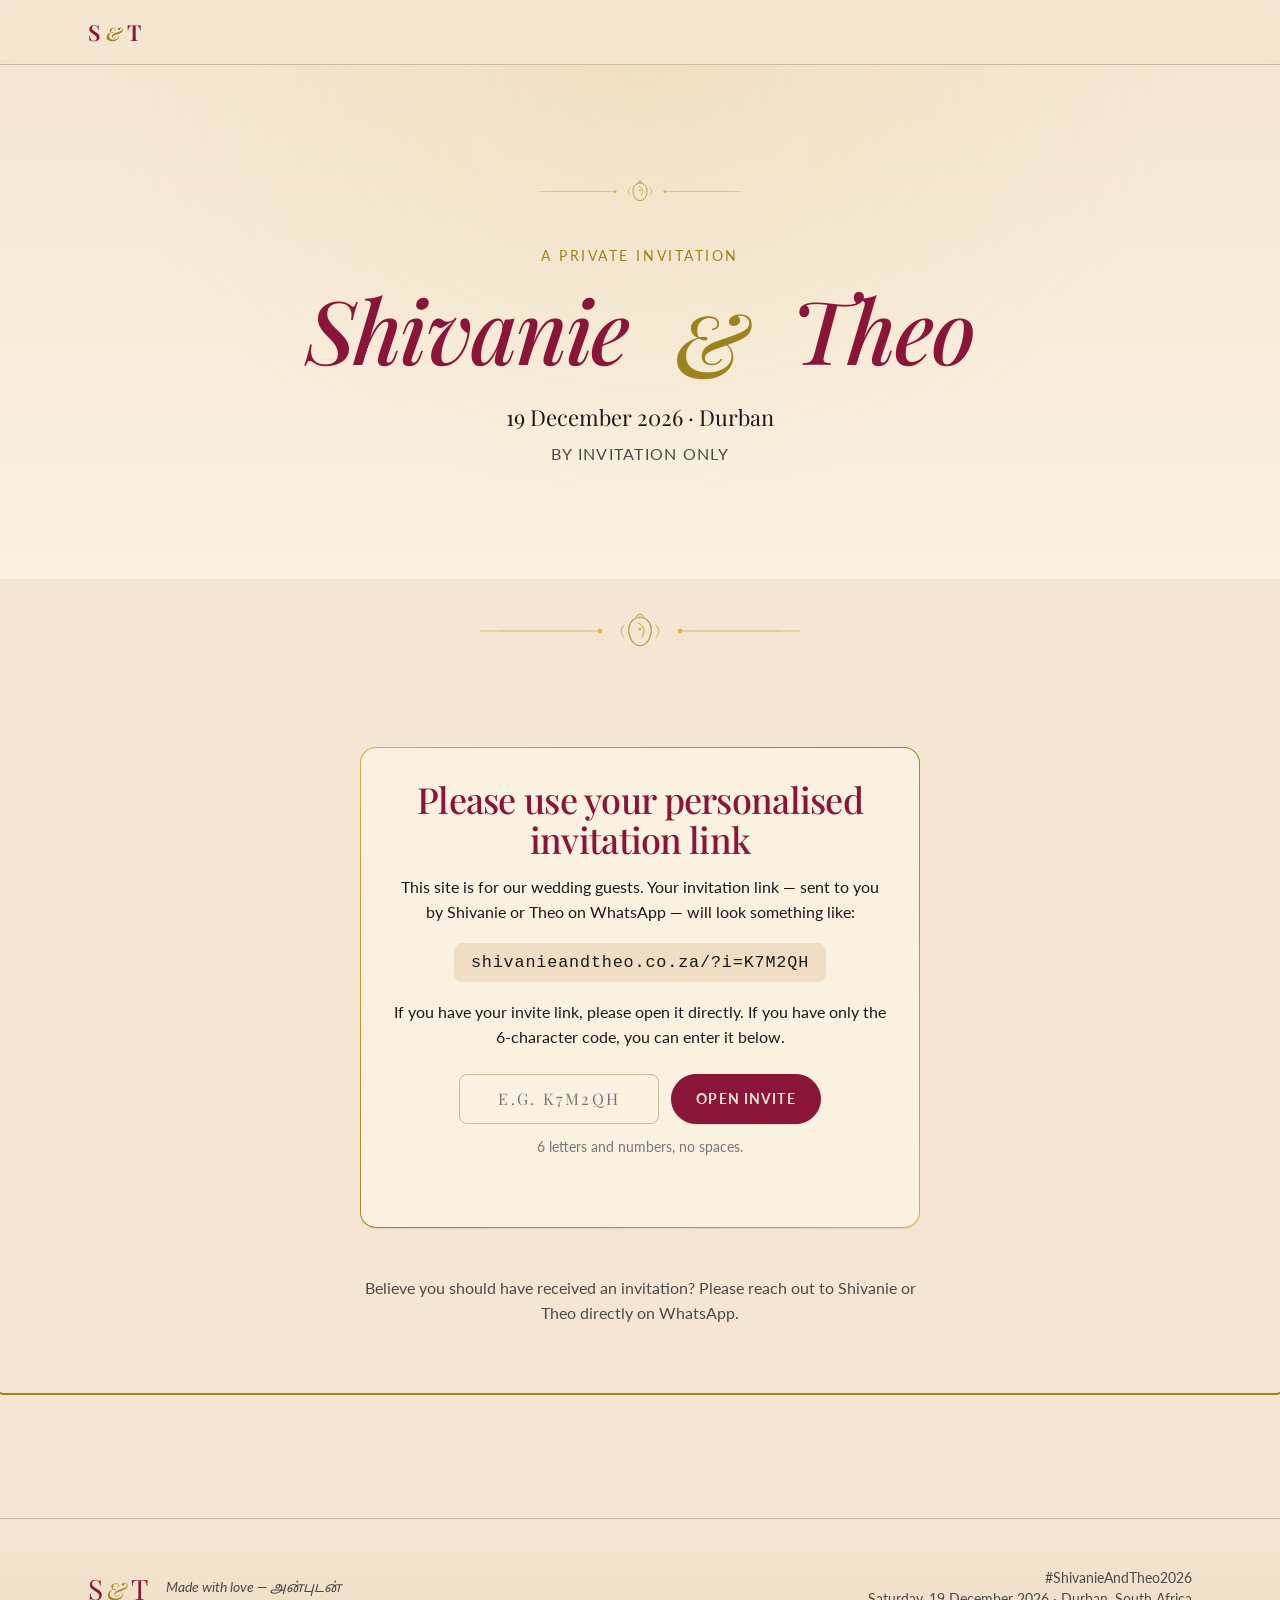
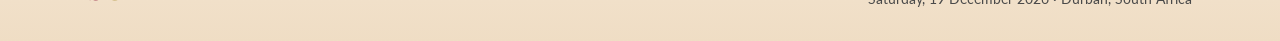
==== index.html @ b6f6d6af "Initial commit: Shivanie & Theo wedding website prototype - SPA shell with hash-based routing (vanil" ====
<!doctype html>
<html lang="en">
<head>
  <meta charset="utf-8">
  <meta name="viewport" content="width=device-width, initial-scale=1, viewport-fit=cover">
  <meta name="robots" content="noindex, nofollow">
  <meta name="theme-color" content="#8B1538">
  <meta name="description" content="Shivanie &amp; Theo&rsquo;s wedding — 17–19 December 2026, Durban &amp; KZN North Coast.">

  <meta property="og:title" content="Shivanie &amp; Theo — 19 December 2026">
  <meta property="og:description" content="A three-day Tamil celebration in Durban and the KZN North Coast.">
  <meta property="og:type" content="website">
  <meta property="og:locale" content="en_ZA">

  <title>Shivanie &amp; Theo — 19 December 2026</title>

  <link rel="icon" href="assets/icons/favicon.svg" type="image/svg+xml">
  <link rel="preconnect" href="https://fonts.googleapis.com">
  <link rel="preconnect" href="https://fonts.gstatic.com" crossorigin>
  <link rel="stylesheet" href="https://fonts.googleapis.com/css2?family=Playfair+Display:ital,wght@0,400;0,500;0,600;0,700;1,400&amp;family=Lato:wght@300;400;700&amp;family=Noto+Sans+Tamil:wght@400;500;700&amp;display=swap">

  <link rel="stylesheet" href="css/tokens.css">
  <link rel="stylesheet" href="css/base.css">
  <link rel="stylesheet" href="css/layout.css">
  <link rel="stylesheet" href="css/components.css">
  <link rel="stylesheet" href="css/motifs.css">
  <link rel="stylesheet" href="css/views.css">
  <link rel="stylesheet" href="css/print.css" media="print">
</head>
<body>
  <a href="#main" class="skip-link">Skip to content</a>

  <header class="site-header" data-role="header">
    <div class="container site-header__inner">
      <a href="#/" class="site-header__brand" aria-label="Shivanie and Theo — home">
        <span class="site-header__monogram" aria-hidden="true">S<span class="site-header__amp">&amp;</span>T</span>
      </a>
      <button class="site-header__nav-toggle" type="button" aria-controls="primary-nav" aria-expanded="false">
        <span class="visually-hidden">Menu</span>
        <span class="site-header__nav-toggle-bar" aria-hidden="true"></span>
        <span class="site-header__nav-toggle-bar" aria-hidden="true"></span>
        <span class="site-header__nav-toggle-bar" aria-hidden="true"></span>
      </button>
      <nav class="site-nav" id="primary-nav" aria-label="Primary">
        <ul class="site-nav__list">
          <li><a href="#/" data-route="/">Home</a></li>
          <li><a href="#/story" data-route="/story">Our Story</a></li>
          <li><a href="#/celebration" data-route="/celebration">Celebration</a></li>
          <li><a href="#/culture" data-route="/culture">Culture</a></li>
          <li><a href="#/travel" data-route="/travel">Travel</a></li>
          <li><a href="#/faq" data-route="/faq">FAQ</a></li>
          <li><a href="#/rsvp" class="btn btn--gold btn--sm" data-route="/rsvp">RSVP</a></li>
        </ul>
      </nav>
    </div>
  </header>

  <div id="welcome-banner" class="welcome-banner" hidden>
    <div class="container welcome-banner__inner">
      <span class="welcome-banner__greeting">Vanakkam,</span>
      <strong class="welcome-banner__name" data-bind="party_name">friend</strong>
      <a href="#/rsvp" class="welcome-banner__cta">Open your invitation &rsaquo;</a>
    </div>
  </div>

  <main id="main" class="site-main" data-role="main" tabindex="-1">
    <div id="view" class="view" aria-live="polite"></div>
  </main>

  <footer class="site-footer" data-role="footer">
    <div class="container site-footer__inner">
      <div class="site-footer__brand">
        <span class="site-footer__monogram" aria-hidden="true">S<span>&amp;</span>T</span>
        <p class="site-footer__tagline">Made with love &mdash; <span lang="ta">அன்புடன்</span></p>
      </div>
      <div class="site-footer__meta">
        <p>#ShivanieAndTheo2026</p>
        <p><small>Saturday, 19 December 2026 &middot; Durban, South Africa</small></p>
      </div>
    </div>
  </footer>

  <template id="tpl-event-card">
    <article class="event-card">
      <div class="event-card__motif" aria-hidden="true"></div>
      <p class="event-card__day"></p>
      <h3 class="event-card__title"></h3>
      <p class="event-card__date"></p>
      <p class="event-card__venue"></p>
      <p class="event-card__blurb"></p>
      <a class="event-card__link" href="#">Read more &rsaquo;</a>
    </article>
  </template>

  <script type="module" src="js/app.js"></script>
</body>
</html>
---- css/tokens.css ----
/* Design tokens — Shivanie & Theo wedding website
   Traditional Tamil temple-inspired palette.
   Gold is decorative only (fails contrast on cream); body text is charcoal on cream. */

:root {
  /* ---- Brand colour ---- */
  --c-red:           #8B1538;   /* Kanjivaram deep red — primary brand */
  --c-red-dark:      #6B0F2A;
  --c-red-light:     #B83A5C;
  --c-gold:          #D4AF37;   /* Zari gold — DECORATIVE ONLY */
  --c-gold-dark:     #9E821C;
  --c-gold-light:    #E6C765;
  --c-cream:         #F5E6D3;   /* Silk cream — page background */
  --c-cream-soft:    #FAF1E1;   /* Cards / panels */
  --c-cream-warm:    #EFDDC4;   /* Subtle alt */
  --c-peacock:       #1B4965;   /* Peacock blue — accent links, secondary CTAs */
  --c-peacock-dark:  #11324A;
  --c-forest:        #2D5016;   /* Mango leaf green — sparingly */
  --c-saffron:       #F4A460;   /* Saffron — highlight only */

  /* ---- Functional colour ---- */
  --c-ink:           #1A1A1A;   /* Body text */
  --c-ink-soft:      #4A4A4A;   /* Secondary text */
  --c-ink-muted:     #767676;   /* Tertiary, captions */
  --c-line:          #C9B89A;   /* Subtle dividers on cream */
  --c-line-strong:   #8C7853;   /* Stronger dividers */
  --c-error:         #A12A2A;
  --c-success:       #2D5016;
  --c-focus:         var(--c-gold-dark);  /* High contrast on cream */

  /* ---- Typography ---- */
  --ff-serif:        "Playfair Display", "Garamond", "Georgia", serif;
  --ff-sans:         "Lato", -apple-system, BlinkMacSystemFont, "Segoe UI", system-ui, sans-serif;
  --ff-tamil:        "Noto Sans Tamil", "Nirmala UI", "Latha", "Lato", sans-serif;

  --fs-100: 0.75rem;    /* 12 */
  --fs-200: 0.875rem;   /* 14 */
  --fs-300: 1rem;       /* 16 — body default */
  --fs-400: 1.125rem;   /* 18 */
  --fs-500: 1.375rem;   /* 22 */
  --fs-600: 1.75rem;    /* 28 */
  --fs-700: 2.25rem;    /* 36 */
  --fs-800: 3rem;       /* 48 */
  --fs-900: 4.25rem;    /* 68 */
  --fs-hero: clamp(2.75rem, 7vw + 1rem, 5.5rem);

  --lh-tight:  1.1;
  --lh-snug:   1.25;
  --lh-base:   1.55;
  --lh-loose:  1.75;

  --ls-tight:  -0.02em;
  --ls-base:   0;
  --ls-wide:   0.08em;
  --ls-wider:  0.18em;

  /* ---- Spacing scale (8pt) ---- */
  --sp-0:  0;
  --sp-1:  0.25rem;
  --sp-2:  0.5rem;
  --sp-3:  0.75rem;
  --sp-4:  1rem;
  --sp-5:  1.5rem;
  --sp-6:  2rem;
  --sp-7:  3rem;
  --sp-8:  4rem;
  --sp-9:  6rem;
  --sp-10: 8rem;

  /* ---- Radii ---- */
  --r-sm: 4px;
  --r-md: 8px;
  --r-lg: 16px;
  --r-pill: 999px;

  /* ---- Shadows (soft, never harsh on cream) ---- */
  --sh-1: 0 1px 2px rgba(74, 50, 26, 0.06), 0 1px 1px rgba(74, 50, 26, 0.04);
  --sh-2: 0 4px 12px rgba(74, 50, 26, 0.08), 0 2px 4px rgba(74, 50, 26, 0.04);
  --sh-3: 0 12px 32px rgba(74, 50, 26, 0.12), 0 4px 8px rgba(74, 50, 26, 0.06);

  /* ---- Layout ---- */
  --container-max: 72rem;
  --container-narrow: 44rem;
  --container-text:  38rem;

  /* ---- Motion ---- */
  --ease-out: cubic-bezier(0.16, 1, 0.3, 1);
  --t-fast: 120ms;
  --t-med: 240ms;
  --t-slow: 480ms;
}

@media (prefers-reduced-motion: reduce) {
  *, *::before, *::after {
    animation-duration: 0.01ms !important;
    animation-iteration-count: 1 !important;
    transition-duration: 0.01ms !important;
    scroll-behavior: auto !important;
  }
}
---- css/base.css ----
/* Reset + base typography */

*, *::before, *::after { box-sizing: border-box; }

html {
  -webkit-text-size-adjust: 100%;
  -moz-tab-size: 4;
  tab-size: 4;
  scroll-behavior: smooth;
}

body {
  margin: 0;
  font-family: var(--ff-sans);
  font-size: var(--fs-300);
  line-height: var(--lh-base);
  color: var(--c-ink);
  background: var(--c-cream);
  -webkit-font-smoothing: antialiased;
  -moz-osx-font-smoothing: grayscale;
  min-height: 100vh;
  display: flex;
  flex-direction: column;
}

main { flex: 1; }

img, svg, video {
  display: block;
  max-width: 100%;
  height: auto;
}

button, input, select, textarea {
  font: inherit;
  color: inherit;
}

button { cursor: pointer; }

a {
  color: var(--c-red);
  text-decoration: underline;
  text-decoration-thickness: 1px;
  text-underline-offset: 3px;
  text-decoration-color: var(--c-gold-dark);
  transition: color var(--t-fast) var(--ease-out);
}
a:hover { color: var(--c-red-dark); text-decoration-color: var(--c-red); }

h1, h2, h3, h4, h5 {
  font-family: var(--ff-serif);
  font-weight: 500;
  line-height: var(--lh-tight);
  letter-spacing: var(--ls-tight);
  margin: 0 0 var(--sp-4);
  color: var(--c-ink);
}
h1 { font-size: var(--fs-800); }
h2 { font-size: var(--fs-700); }
h3 { font-size: var(--fs-600); }
h4 { font-size: var(--fs-500); }
h5 { font-size: var(--fs-400); }

p { margin: 0 0 var(--sp-4); }
p:last-child { margin-bottom: 0; }

ul, ol { padding-left: 1.4em; margin: 0 0 var(--sp-4); }
li { margin-bottom: var(--sp-2); }

em, i { font-style: italic; }
strong, b { font-weight: 700; }

small { font-size: var(--fs-200); color: var(--c-ink-soft); }

hr {
  border: 0;
  border-top: 1px solid var(--c-line);
  margin: var(--sp-7) 0;
}

blockquote {
  margin: var(--sp-5) 0;
  padding: var(--sp-4) var(--sp-5);
  border-left: 3px solid var(--c-gold);
  font-style: italic;
  color: var(--c-ink-soft);
  background: var(--c-cream-soft);
  border-radius: 0 var(--r-md) var(--r-md) 0;
}

[lang="ta"] {
  font-family: var(--ff-tamil);
  font-feature-settings: "kern";
}

/* Focus — gold ring on cream is decorative but ALSO meets a11y because it pairs with an outline-offset that gives clear contrast against the background colour */
:focus { outline: none; }
:focus-visible {
  outline: 2px solid var(--c-gold-dark);
  outline-offset: 3px;
  border-radius: var(--r-sm);
}

/* Visually hidden utility */
.visually-hidden, .sr-only {
  position: absolute !important;
  width: 1px; height: 1px;
  padding: 0; margin: -1px;
  overflow: hidden;
  clip: rect(0,0,0,0);
  white-space: nowrap;
  border: 0;
}

/* Skip link */
.skip-link {
  position: absolute;
  top: -100px;
  left: var(--sp-4);
  background: var(--c-ink);
  color: var(--c-cream);
  padding: var(--sp-2) var(--sp-4);
  border-radius: var(--r-md);
  text-decoration: none;
  z-index: 100;
}
.skip-link:focus { top: var(--sp-4); }

/* Selection */
::selection { background: var(--c-gold); color: var(--c-ink); }
---- css/layout.css ----
/* Layout: container, header, footer, grid utilities */

.container {
  width: 100%;
  max-width: var(--container-max);
  margin: 0 auto;
  padding: 0 var(--sp-5);
}
.container--narrow { max-width: var(--container-narrow); }
.container--text   { max-width: var(--container-text); }

.stack > * + * { margin-top: var(--sp-4); }
.stack-sm > * + * { margin-top: var(--sp-2); }
.stack-lg > * + * { margin-top: var(--sp-6); }
.stack-xl > * + * { margin-top: var(--sp-8); }

.grid { display: grid; gap: var(--sp-5); }
.grid--3 { grid-template-columns: repeat(auto-fit, minmax(18rem, 1fr)); }
.grid--2 { grid-template-columns: repeat(auto-fit, minmax(20rem, 1fr)); }

.center-text { text-align: center; }

/* -------- Header -------- */
.site-header {
  position: sticky;
  top: 0;
  z-index: 50;
  background: rgba(245, 230, 211, 0.92);
  backdrop-filter: saturate(150%) blur(10px);
  -webkit-backdrop-filter: saturate(150%) blur(10px);
  border-bottom: 1px solid var(--c-line);
}
.site-header__inner {
  display: flex;
  align-items: center;
  justify-content: space-between;
  min-height: 64px;
  gap: var(--sp-4);
}
.site-header__brand {
  text-decoration: none;
  display: inline-flex;
  align-items: center;
  color: var(--c-red);
  font-family: var(--ff-serif);
  font-weight: 600;
}
.site-header__monogram {
  display: inline-flex;
  align-items: baseline;
  gap: 2px;
  font-size: var(--fs-500);
  letter-spacing: var(--ls-wide);
}
.site-header__amp {
  color: var(--c-gold-dark);
  font-style: italic;
  font-size: 0.85em;
  margin: 0 1px;
}

.site-nav__list {
  list-style: none;
  margin: 0; padding: 0;
  display: flex;
  align-items: center;
  gap: var(--sp-5);
}
.site-nav a {
  text-decoration: none;
  color: var(--c-ink);
  font-size: var(--fs-200);
  letter-spacing: var(--ls-wide);
  text-transform: uppercase;
  padding: var(--sp-2) 0;
  border-bottom: 2px solid transparent;
  transition: border-color var(--t-fast) var(--ease-out), color var(--t-fast) var(--ease-out);
}
.site-nav a:hover,
.site-nav a[aria-current="page"] {
  color: var(--c-red);
  border-bottom-color: var(--c-gold);
}
.site-nav a.btn { border-bottom: 0; }

.site-header__nav-toggle {
  display: none;
  background: none;
  border: 0;
  padding: var(--sp-2);
  width: 44px; height: 44px;
  flex-direction: column;
  justify-content: center;
  align-items: center;
  gap: 5px;
}
.site-header__nav-toggle-bar {
  display: block;
  width: 24px; height: 2px;
  background: var(--c-ink);
  border-radius: 1px;
  transition: transform var(--t-med) var(--ease-out), opacity var(--t-fast) var(--ease-out);
}
.site-header__nav-toggle[aria-expanded="true"] .site-header__nav-toggle-bar:nth-child(1) { transform: translateY(7px) rotate(45deg); }
.site-header__nav-toggle[aria-expanded="true"] .site-header__nav-toggle-bar:nth-child(2) { opacity: 0; }
.site-header__nav-toggle[aria-expanded="true"] .site-header__nav-toggle-bar:nth-child(3) { transform: translateY(-7px) rotate(-45deg); }

@media (max-width: 820px) {
  .site-header__nav-toggle { display: flex; }
  .site-nav {
    position: absolute;
    top: 100%; left: 0; right: 0;
    background: var(--c-cream);
    border-bottom: 1px solid var(--c-line);
    box-shadow: var(--sh-2);
    max-height: 0;
    overflow: hidden;
    transition: max-height var(--t-med) var(--ease-out);
  }
  .site-nav[data-open="true"] { max-height: 80vh; }
  .site-nav__list {
    flex-direction: column;
    align-items: stretch;
    padding: var(--sp-4) var(--sp-5);
    gap: 0;
  }
  .site-nav__list li {
    border-bottom: 1px dashed var(--c-line);
    margin: 0;
  }
  .site-nav__list li:last-child { border-bottom: 0; padding-top: var(--sp-4); }
  .site-nav a {
    display: block;
    padding: var(--sp-4) 0;
    border-bottom: 0;
  }
  .site-nav a.btn {
    display: inline-flex;
    margin: 0 auto;
    padding: var(--sp-3) var(--sp-6);
  }
}

/* Welcome banner (personalised) */
.welcome-banner {
  background: linear-gradient(180deg, var(--c-red) 0%, var(--c-red-dark) 100%);
  color: var(--c-cream);
  font-size: var(--fs-200);
}
.welcome-banner__inner {
  display: flex;
  align-items: center;
  justify-content: center;
  gap: var(--sp-3);
  padding: var(--sp-3) var(--sp-5);
  flex-wrap: wrap;
}
.welcome-banner__greeting {
  font-family: var(--ff-serif);
  font-style: italic;
  font-size: var(--fs-300);
}
.welcome-banner__name {
  color: var(--c-gold-light);
  letter-spacing: var(--ls-wide);
}
.welcome-banner__cta {
  color: var(--c-cream);
  text-decoration: underline;
  text-decoration-color: var(--c-gold);
}
.welcome-banner__cta:hover { color: var(--c-gold-light); }

/* -------- Footer -------- */
.site-footer {
  margin-top: var(--sp-10);
  background: linear-gradient(180deg, var(--c-cream) 0%, var(--c-cream-warm) 100%);
  border-top: 1px solid var(--c-line);
  padding: var(--sp-7) 0 var(--sp-6);
  color: var(--c-ink-soft);
}
.site-footer__inner {
  display: flex;
  align-items: center;
  justify-content: space-between;
  gap: var(--sp-5);
  flex-wrap: wrap;
}
.site-footer__brand { display: flex; align-items: center; gap: var(--sp-4); }
.site-footer__monogram {
  font-family: var(--ff-serif);
  font-size: var(--fs-600);
  color: var(--c-red);
  letter-spacing: var(--ls-wide);
}
.site-footer__monogram span { color: var(--c-gold-dark); font-style: italic; font-size: 0.85em; margin: 0 2px; }
.site-footer__tagline { margin: 0; font-style: italic; font-size: var(--fs-200); }
.site-footer__meta { text-align: right; font-size: var(--fs-200); }
.site-footer__meta p { margin: 0; }
@media (max-width: 600px) {
  .site-footer__inner { flex-direction: column; text-align: center; }
  .site-footer__meta { text-align: center; }
}

/* Page section spacing */
.section {
  padding: var(--sp-8) 0;
}
.section--lg { padding: var(--sp-10) 0; }
.section--sm { padding: var(--sp-6) 0; }

.section__title {
  text-align: center;
  margin-bottom: var(--sp-2);
}
.section__eyebrow {
  display: block;
  text-align: center;
  font-family: var(--ff-sans);
  font-size: var(--fs-200);
  letter-spacing: var(--ls-wider);
  text-transform: uppercase;
  color: var(--c-gold-dark);
  margin-bottom: var(--sp-3);
}
.section__lead {
  max-width: var(--container-text);
  margin: 0 auto var(--sp-6);
  text-align: center;
  font-size: var(--fs-400);
  color: var(--c-ink-soft);
}

.view { animation: fadeIn 300ms var(--ease-out); }
@keyframes fadeIn { from { opacity: 0; transform: translateY(6px);} to { opacity: 1; transform: none;} }
---- css/components.css ----
/* Buttons, cards, badges, forms */

/* -------- Buttons -------- */
.btn {
  --btn-bg: var(--c-red);
  --btn-fg: var(--c-cream);
  --btn-bd: var(--c-red);
  display: inline-flex;
  align-items: center;
  justify-content: center;
  gap: var(--sp-2);
  padding: var(--sp-3) var(--sp-5);
  background: var(--btn-bg);
  color: var(--btn-fg);
  border: 1px solid var(--btn-bd);
  border-radius: var(--r-pill);
  font-family: var(--ff-sans);
  font-size: var(--fs-200);
  font-weight: 700;
  letter-spacing: var(--ls-wide);
  text-transform: uppercase;
  text-decoration: none;
  cursor: pointer;
  transition: transform var(--t-fast) var(--ease-out), background var(--t-fast) var(--ease-out), color var(--t-fast) var(--ease-out), box-shadow var(--t-fast) var(--ease-out);
  box-shadow: var(--sh-1);
  min-height: 44px;
}
.btn:hover {
  --btn-bg: var(--c-red-dark);
  transform: translateY(-1px);
  box-shadow: var(--sh-2);
}
.btn:active { transform: translateY(0); box-shadow: var(--sh-1); }
.btn:disabled { opacity: 0.5; cursor: not-allowed; transform: none; }

.btn--gold {
  --btn-bg: var(--c-gold-dark);   /* darker variant for AA contrast on cream BG context */
  --btn-fg: var(--c-cream);
  --btn-bd: var(--c-gold-dark);
}
.btn--gold:hover {
  --btn-bg: #7B6516;
}

.btn--outline {
  --btn-bg: transparent;
  --btn-fg: var(--c-red);
  --btn-bd: var(--c-red);
  box-shadow: none;
}
.btn--outline:hover {
  --btn-bg: var(--c-red);
  --btn-fg: var(--c-cream);
}

.btn--ghost {
  --btn-bg: transparent;
  --btn-fg: var(--c-ink);
  --btn-bd: transparent;
  box-shadow: none;
  text-transform: none;
  letter-spacing: 0;
}
.btn--ghost:hover {
  --btn-bg: var(--c-cream-warm);
}

.btn--lg { padding: var(--sp-4) var(--sp-7); font-size: var(--fs-300); }
.btn--sm { padding: var(--sp-2) var(--sp-4); font-size: var(--fs-100); min-height: 36px; }
.btn--block { display: flex; width: 100%; }

/* -------- Badges -------- */
.badge {
  display: inline-flex;
  align-items: center;
  gap: var(--sp-1);
  padding: 2px var(--sp-3);
  font-size: var(--fs-100);
  font-weight: 700;
  text-transform: uppercase;
  letter-spacing: var(--ls-wide);
  border-radius: var(--r-pill);
  background: var(--c-cream-warm);
  color: var(--c-ink-soft);
  border: 1px solid var(--c-line);
}
.badge--invited {
  background: var(--c-gold-light);
  color: var(--c-ink);
  border-color: var(--c-gold-dark);
}
.badge--ok      { background: #DCEAD0; color: var(--c-forest); border-color: var(--c-forest); }
.badge--warn    { background: #F4D8A0; color: #6B4500;        border-color: #B58F3A; }
.badge--err     { background: #F3D2D2; color: var(--c-error); border-color: var(--c-error); }

/* -------- Cards -------- */
.card {
  background: var(--c-cream-soft);
  border: 1px solid var(--c-line);
  border-radius: var(--r-lg);
  padding: var(--sp-6);
  box-shadow: var(--sh-1);
  position: relative;
}
.card--ornate {
  background:
    linear-gradient(var(--c-cream-soft), var(--c-cream-soft)) padding-box,
    linear-gradient(135deg, var(--c-gold) 0%, var(--c-gold-dark) 50%, var(--c-gold) 100%) border-box;
  border: 1.5px solid transparent;
}

/* Event card (used on home + celebration) */
.event-card {
  background: var(--c-cream-soft);
  border-radius: var(--r-lg);
  padding: var(--sp-6);
  position: relative;
  overflow: hidden;
  display: flex;
  flex-direction: column;
  transition: transform var(--t-med) var(--ease-out), box-shadow var(--t-med) var(--ease-out);
  border: 1px solid var(--c-line);
}
.event-card:hover { transform: translateY(-4px); box-shadow: var(--sh-2); }
.event-card__motif {
  position: absolute;
  top: -8px; right: -8px;
  width: 80px; height: 80px;
  background: url('../assets/motifs/kolam-corner.svg') no-repeat center / contain;
  opacity: 0.35;
  pointer-events: none;
}
.event-card__day {
  font-family: var(--ff-sans);
  font-size: var(--fs-100);
  letter-spacing: var(--ls-wider);
  text-transform: uppercase;
  color: var(--c-gold-dark);
  margin: 0 0 var(--sp-2);
  font-weight: 700;
}
.event-card__title {
  font-family: var(--ff-serif);
  font-size: var(--fs-600);
  color: var(--c-red);
  margin: 0 0 var(--sp-2);
  letter-spacing: var(--ls-tight);
}
.event-card__date {
  font-weight: 700;
  margin: 0 0 var(--sp-1);
}
.event-card__venue {
  color: var(--c-ink-soft);
  margin: 0 0 var(--sp-4);
}
.event-card__blurb { flex: 1; margin: 0 0 var(--sp-5); color: var(--c-ink-soft); }
.event-card__link {
  font-family: var(--ff-sans);
  font-size: var(--fs-200);
  letter-spacing: var(--ls-wide);
  text-transform: uppercase;
  color: var(--c-red);
  font-weight: 700;
  text-decoration: none;
  align-self: flex-start;
  border-bottom: 2px solid var(--c-gold);
  padding-bottom: 2px;
}
.event-card__link:hover { color: var(--c-red-dark); border-bottom-color: var(--c-red); }

/* -------- Form controls -------- */
.field { display: flex; flex-direction: column; gap: var(--sp-2); margin-bottom: var(--sp-5); }
.field__label {
  font-family: var(--ff-sans);
  font-size: var(--fs-200);
  font-weight: 700;
  letter-spacing: var(--ls-wide);
  text-transform: uppercase;
  color: var(--c-ink-soft);
}
.field__hint { font-size: var(--fs-200); color: var(--c-ink-muted); }
.field__error {
  font-size: var(--fs-200);
  color: var(--c-error);
  font-weight: 700;
}

.input, .textarea, .select {
  font-family: var(--ff-sans);
  font-size: var(--fs-300);   /* 16px — prevents iOS auto-zoom */
  width: 100%;
  padding: var(--sp-3) var(--sp-4);
  background: var(--c-cream-soft);
  border: 1.5px solid var(--c-line);
  border-radius: var(--r-md);
  color: var(--c-ink);
  transition: border-color var(--t-fast) var(--ease-out), background var(--t-fast) var(--ease-out);
  min-height: 44px;
}
.input:hover, .textarea:hover, .select:hover { border-color: var(--c-line-strong); }
.input:focus-visible, .textarea:focus-visible, .select:focus-visible {
  border-color: var(--c-red);
  outline: 2px solid var(--c-gold-dark);
  outline-offset: 2px;
  background: var(--c-cream);
}
.textarea { min-height: 110px; resize: vertical; }

.select {
  -webkit-appearance: none;
  -moz-appearance: none;
  appearance: none;
  background-image: linear-gradient(45deg, transparent 50%, var(--c-ink-soft) 50%),
                    linear-gradient(135deg, var(--c-ink-soft) 50%, transparent 50%);
  background-position: right var(--sp-4) center, right calc(var(--sp-4) + 6px) center;
  background-size: 6px 6px;
  background-repeat: no-repeat;
  padding-right: var(--sp-7);
}

/* Checkbox + radio (custom) */
.choice {
  display: flex;
  align-items: flex-start;
  gap: var(--sp-3);
  padding: var(--sp-3) var(--sp-4);
  border: 1.5px solid var(--c-line);
  border-radius: var(--r-md);
  cursor: pointer;
  background: var(--c-cream-soft);
  transition: border-color var(--t-fast) var(--ease-out), background var(--t-fast) var(--ease-out);
  min-height: 44px;
}
.choice:hover { border-color: var(--c-line-strong); }
.choice input { margin: 4px 0 0 0; accent-color: var(--c-red); width: 18px; height: 18px; flex-shrink: 0; }
.choice__label { flex: 1; }
.choice__name  { font-weight: 700; }
.choice__meta  { display: block; font-size: var(--fs-200); color: var(--c-ink-soft); margin-top: 2px; }
.choice:has(input:checked) {
  border-color: var(--c-red);
  background: var(--c-cream);
  box-shadow: inset 0 0 0 1px var(--c-red);
}

/* Big yes/no/maybe toggle (RSVP per-event) */
.rsvp-toggle {
  display: grid;
  grid-template-columns: repeat(3, 1fr);
  gap: var(--sp-2);
  margin-bottom: var(--sp-4);
}
.rsvp-toggle__option {
  display: flex; align-items: center; justify-content: center;
  padding: var(--sp-4);
  border: 1.5px solid var(--c-line);
  border-radius: var(--r-md);
  background: var(--c-cream-soft);
  font-weight: 700;
  text-transform: uppercase;
  letter-spacing: var(--ls-wide);
  font-size: var(--fs-200);
  cursor: pointer;
  text-align: center;
  min-height: 60px;
  transition: all var(--t-fast) var(--ease-out);
}
.rsvp-toggle__option input { position: absolute; opacity: 0; pointer-events: none; }
.rsvp-toggle__option:has(input:checked) {
  background: var(--c-red);
  color: var(--c-cream);
  border-color: var(--c-red);
  box-shadow: var(--sh-2);
}
.rsvp-toggle__option[data-value="no"]:has(input:checked)    { background: var(--c-ink); border-color: var(--c-ink); }
.rsvp-toggle__option[data-value="maybe"]:has(input:checked) { background: var(--c-gold-dark); border-color: var(--c-gold-dark); }

/* Toast/notice */
.notice {
  display: flex;
  align-items: flex-start;
  gap: var(--sp-3);
  padding: var(--sp-4);
  border-radius: var(--r-md);
  background: var(--c-cream-warm);
  border-left: 4px solid var(--c-gold-dark);
  font-size: var(--fs-200);
  color: var(--c-ink-soft);
}
.notice--info    { border-left-color: var(--c-peacock); }
.notice--success { border-left-color: var(--c-forest); background: #E8F0DC; }
.notice--warning { border-left-color: #B58F3A; background: #F8EDD2; }
.notice--error   { border-left-color: var(--c-error); background: #F3D2D2; }

/* Tag list */
.tag-list { display: flex; flex-wrap: wrap; gap: var(--sp-2); list-style: none; padding: 0; margin: 0; }
.tag-list li { margin: 0; }
---- css/motifs.css ----
/* Decorative motifs: gold borders, kolam frames, dividers */

/* Gold zari divider — used between sections */
.divider {
  display: flex;
  align-items: center;
  justify-content: center;
  gap: var(--sp-4);
  margin: var(--sp-7) auto;
  max-width: 320px;
  color: var(--c-gold-dark);
  font-size: var(--fs-500);
}
.divider::before, .divider::after {
  content: "";
  flex: 1;
  height: 1px;
  background: linear-gradient(90deg, transparent 0%, var(--c-gold-dark) 50%, transparent 100%);
}
.divider__motif {
  display: inline-block;
  font-style: normal;
  line-height: 1;
}

/* Section motif strip (image-based) */
.motif-strip {
  height: 40px;
  width: 100%;
  background: url('../assets/motifs/gold-divider.svg') no-repeat center / contain;
  margin: var(--sp-6) auto;
  opacity: 0.8;
}

/* Corner ornament frame (decorative SVG corners on cards/heroes) */
.ornate-frame {
  position: relative;
  padding: var(--sp-7);
}
.ornate-frame::before,
.ornate-frame::after {
  content: "";
  position: absolute;
  width: 56px; height: 56px;
  background: url('../assets/motifs/kolam-corner.svg') no-repeat center / contain;
  opacity: 0.6;
  pointer-events: none;
}
.ornate-frame::before { top: 0; left: 0; }
.ornate-frame::after  { bottom: 0; right: 0; transform: rotate(180deg); }
.ornate-frame > .ornate-frame__corners::before,
.ornate-frame > .ornate-frame__corners::after {
  content: "";
  position: absolute;
  width: 56px; height: 56px;
  background: url('../assets/motifs/kolam-corner.svg') no-repeat center / contain;
  opacity: 0.6;
  pointer-events: none;
}
.ornate-frame > .ornate-frame__corners::before { top: 0; right: 0; transform: rotate(90deg); }
.ornate-frame > .ornate-frame__corners::after  { bottom: 0; left: 0; transform: rotate(-90deg); }

/* Peacock feather watermark (large decorative element) */
.feather-wm {
  position: absolute;
  width: 240px;
  opacity: 0.08;
  pointer-events: none;
  z-index: 0;
}

/* Tamil ornament between names */
.name-ornament {
  display: inline-block;
  color: var(--c-gold-dark);
  font-family: var(--ff-serif);
  font-style: italic;
  margin: 0 0.3em;
  vertical-align: middle;
}
---- css/views.css ----
/* Per-view tweaks — page-specific styles */

/* -------- HOME -------- */
.hero {
  position: relative;
  padding: var(--sp-9) 0 var(--sp-8);
  text-align: center;
  background:
    radial-gradient(ellipse at top, rgba(212, 175, 55, 0.10) 0%, transparent 60%),
    linear-gradient(180deg, var(--c-cream) 0%, var(--c-cream-soft) 100%);
  overflow: hidden;
}
.hero__motif-top {
  width: 200px; height: 60px;
  margin: 0 auto var(--sp-5);
  background: url('../assets/motifs/gold-divider.svg') no-repeat center / contain;
  opacity: 0.9;
}
.hero__eyebrow {
  display: block;
  font-family: var(--ff-sans);
  font-size: var(--fs-200);
  letter-spacing: var(--ls-wider);
  text-transform: uppercase;
  color: var(--c-gold-dark);
  margin-bottom: var(--sp-4);
}
.hero__title {
  font-family: var(--ff-serif);
  font-size: var(--fs-hero);
  font-weight: 500;
  line-height: 1.05;
  margin: 0 auto var(--sp-3);
  color: var(--c-red);
  letter-spacing: var(--ls-tight);
}
.hero__title .name { font-style: italic; }
.hero__date {
  font-family: var(--ff-serif);
  font-size: var(--fs-500);
  color: var(--c-ink);
  margin: 0 0 var(--sp-2);
}
.hero__date-ta {
  display: block;
  font-family: var(--ff-tamil);
  font-size: var(--fs-300);
  color: var(--c-ink-soft);
  margin-top: var(--sp-1);
}
.hero__location {
  font-size: var(--fs-300);
  color: var(--c-ink-soft);
  margin: 0 0 var(--sp-6);
  letter-spacing: var(--ls-wide);
  text-transform: uppercase;
}
.hero__cta-row {
  display: flex;
  justify-content: center;
  gap: var(--sp-4);
  flex-wrap: wrap;
  margin-bottom: var(--sp-7);
}

/* Countdown */
.countdown {
  display: inline-flex;
  flex-wrap: nowrap;
  justify-content: center;
  align-items: baseline;
  gap: var(--sp-5);
  padding: var(--sp-5) var(--sp-7);
  background: var(--c-cream-soft);
  border: 1px solid var(--c-line);
  border-radius: var(--r-lg);
  margin: 0 auto;
  position: relative;
  max-width: 100%;
  box-sizing: border-box;
}
.countdown__unit {
  display: flex;
  flex-direction: column;
  align-items: center;
  min-width: 72px;
  flex-shrink: 0;
}
.countdown__num {
  font-family: var(--ff-serif);
  font-size: var(--fs-700);
  font-weight: 500;
  color: var(--c-red);
  line-height: 1;
  font-variant-numeric: tabular-nums;
}
.countdown__label {
  font-size: var(--fs-100);
  letter-spacing: var(--ls-wider);
  text-transform: uppercase;
  color: var(--c-gold-dark);
  margin-top: var(--sp-1);
  font-weight: 700;
}

/* Three-day card row */
.three-day {
  padding: var(--sp-8) 0;
}

/* -------- INFO PAGES -------- */
.page-header {
  text-align: center;
  padding: var(--sp-8) 0 var(--sp-6);
  position: relative;
}
.page-header__eyebrow {
  display: block;
  font-family: var(--ff-sans);
  font-size: var(--fs-200);
  letter-spacing: var(--ls-wider);
  text-transform: uppercase;
  color: var(--c-gold-dark);
  margin-bottom: var(--sp-3);
}
.page-header__title {
  font-size: var(--fs-800);
  color: var(--c-red);
  margin: 0 0 var(--sp-3);
}
.page-header__lead {
  max-width: var(--container-text);
  margin: 0 auto;
  font-size: var(--fs-400);
  color: var(--c-ink-soft);
}

/* Timeline (used on event pages) */
.timeline {
  list-style: none;
  padding: 0;
  margin: var(--sp-6) 0;
  position: relative;
}
.timeline::before {
  content: "";
  position: absolute;
  left: 80px;
  top: 0; bottom: 0;
  width: 2px;
  background: linear-gradient(180deg, var(--c-gold) 0%, var(--c-gold-dark) 100%);
  opacity: 0.6;
}
.timeline__item {
  display: grid;
  grid-template-columns: 70px 1fr;
  gap: var(--sp-5);
  align-items: start;
  padding: var(--sp-3) 0;
  position: relative;
}
.timeline__item::before {
  content: "";
  position: absolute;
  left: 74px; top: 22px;
  width: 14px; height: 14px;
  background: var(--c-cream);
  border: 2px solid var(--c-red);
  border-radius: 50%;
  z-index: 1;
}
.timeline__item--peak::before { background: var(--c-red); box-shadow: 0 0 0 4px rgba(139, 21, 56, 0.18); }
.timeline__time {
  font-family: var(--ff-serif);
  font-weight: 700;
  color: var(--c-red);
  font-size: var(--fs-400);
  text-align: right;
  padding-top: var(--sp-1);
}
.timeline__body {
  padding-left: var(--sp-5);
}
.timeline__title { font-weight: 700; margin: 0 0 var(--sp-1); color: var(--c-ink); font-family: var(--ff-serif); font-size: var(--fs-500); }
.timeline__desc  { margin: 0; color: var(--c-ink-soft); }
.timeline__tag {
  display: inline-block;
  margin-top: var(--sp-2);
  font-size: var(--fs-100);
  letter-spacing: var(--ls-wide);
  text-transform: uppercase;
  color: var(--c-gold-dark);
  font-weight: 700;
}

/* Info panel (small dressed-up callout, used for "Venue", "Dress code" etc) */
.info-panel {
  background: var(--c-cream-soft);
  border-left: 4px solid var(--c-gold);
  padding: var(--sp-4) var(--sp-5);
  border-radius: 0 var(--r-md) var(--r-md) 0;
  margin: var(--sp-4) 0;
}
.info-panel__label {
  font-family: var(--ff-sans);
  font-size: var(--fs-100);
  letter-spacing: var(--ls-wider);
  text-transform: uppercase;
  color: var(--c-gold-dark);
  font-weight: 700;
  margin: 0 0 var(--sp-1);
}
.info-panel__body { margin: 0; }

/* FAQ items */
.faq-item {
  border-bottom: 1px solid var(--c-line);
  padding: var(--sp-4) 0;
}
.faq-item:first-of-type { border-top: 1px solid var(--c-line); }
.faq-item summary {
  list-style: none;
  cursor: pointer;
  font-family: var(--ff-serif);
  font-size: var(--fs-500);
  color: var(--c-ink);
  padding: var(--sp-3) 0;
  position: relative;
  padding-right: var(--sp-7);
}
.faq-item summary::-webkit-details-marker { display: none; }
.faq-item summary::after {
  content: "+";
  position: absolute;
  right: 0; top: 50%;
  transform: translateY(-50%);
  color: var(--c-gold-dark);
  font-size: var(--fs-600);
  transition: transform var(--t-med) var(--ease-out);
}
.faq-item[open] summary::after { content: "−"; }
.faq-item__body { padding: var(--sp-3) 0 var(--sp-2); color: var(--c-ink-soft); }

/* RSVP layout */
.rsvp-step {
  background: var(--c-cream-soft);
  border-radius: var(--r-lg);
  border: 1.5px solid var(--c-line);
  padding: var(--sp-6);
  margin-bottom: var(--sp-5);
}
.rsvp-step__heading {
  display: flex;
  justify-content: space-between;
  align-items: baseline;
  flex-wrap: wrap;
  gap: var(--sp-3);
  margin: 0 0 var(--sp-2);
}
.rsvp-step__title {
  font-family: var(--ff-serif);
  font-size: var(--fs-600);
  color: var(--c-red);
  margin: 0;
}
.rsvp-step__meta { color: var(--c-ink-soft); font-size: var(--fs-200); }
.rsvp-step__detail { margin-top: var(--sp-5); padding-top: var(--sp-5); border-top: 1px dashed var(--c-line); }

.rsvp-summary {
  background: var(--c-cream);
  border: 1.5px solid var(--c-gold-dark);
  border-radius: var(--r-lg);
  padding: var(--sp-6);
}
.rsvp-summary h3 { color: var(--c-red); margin-top: 0; }
.rsvp-summary__line {
  display: flex;
  justify-content: space-between;
  padding: var(--sp-2) 0;
  border-bottom: 1px dashed var(--c-line);
  font-size: var(--fs-300);
}
.rsvp-summary__line:last-child { border-bottom: 0; }

/* Glossary table (cultural-guide) */
.glossary { list-style: none; padding: 0; margin: var(--sp-5) 0; }
.glossary li {
  display: grid;
  grid-template-columns: minmax(120px, 200px) 1fr;
  gap: var(--sp-4);
  padding: var(--sp-3) 0;
  border-bottom: 1px dashed var(--c-line);
  margin: 0;
}
.glossary li:last-child { border-bottom: 0; }
.glossary dt { font-family: var(--ff-serif); font-weight: 600; font-style: italic; color: var(--c-red); }
.glossary dd { margin: 0; color: var(--c-ink-soft); }
@media (max-width: 600px) {
  .glossary li { grid-template-columns: 1fr; gap: 0; }
}

/* Travel page distance table */
.distance-table { width: 100%; border-collapse: collapse; margin: var(--sp-4) 0; }
.distance-table th, .distance-table td {
  padding: var(--sp-3); text-align: left;
  border-bottom: 1px solid var(--c-line);
}
.distance-table th { font-family: var(--ff-sans); font-size: var(--fs-200); letter-spacing: var(--ls-wide); text-transform: uppercase; color: var(--c-gold-dark); }

/* Two-column layout for content + sidebar info */
.with-aside {
  display: grid;
  grid-template-columns: minmax(0, 1fr) 18rem;
  gap: var(--sp-7);
  align-items: start;
}
@media (max-width: 900px) {
  .with-aside { grid-template-columns: 1fr; }
}

/* Loading state */
.loading {
  display: flex;
  align-items: center;
  justify-content: center;
  min-height: 40vh;
  color: var(--c-ink-muted);
}
---- css/print.css ----
/* Print stylesheet — itinerary fallback */
.site-header, .site-footer, .site-nav, .skip-link, .welcome-banner, .btn { display: none !important; }
body { background: white; color: black; }
.event-card { page-break-inside: avoid; box-shadow: none; border: 1px solid #999; }
.timeline::before { background: #999; }
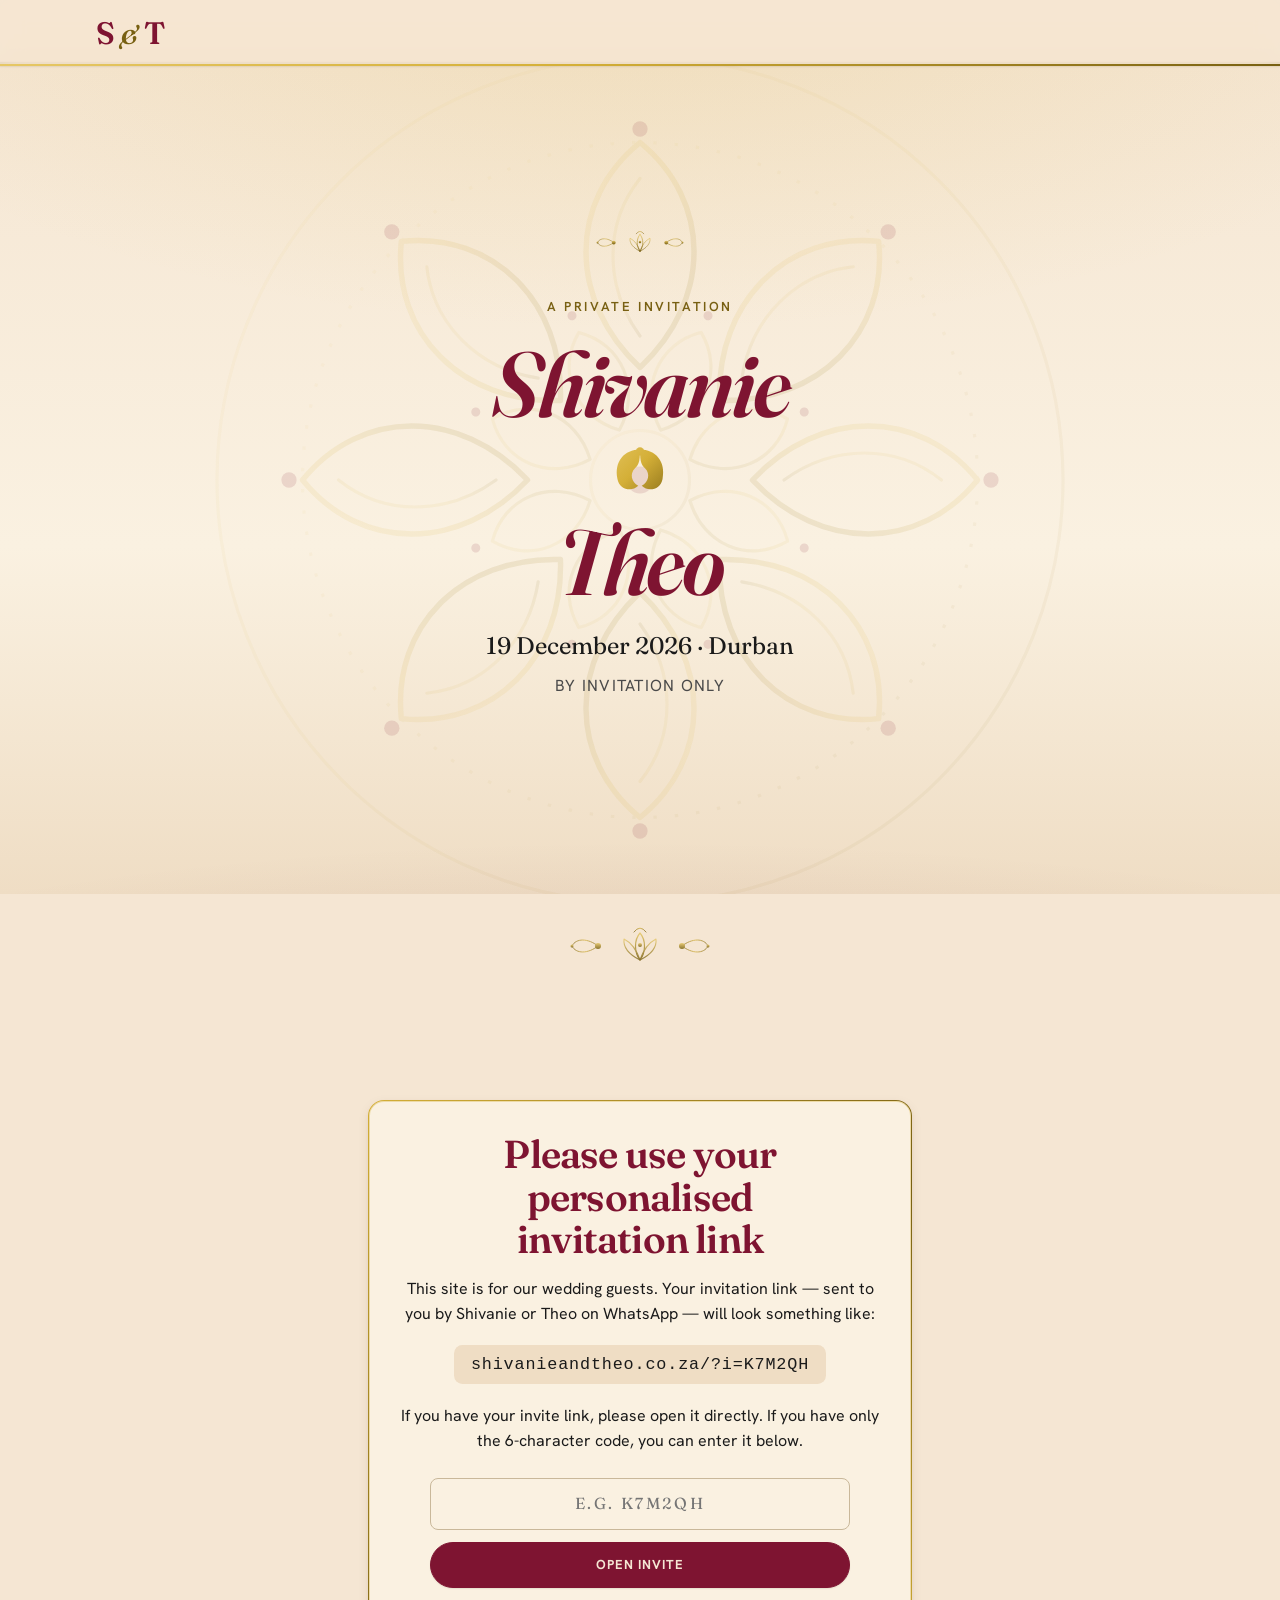
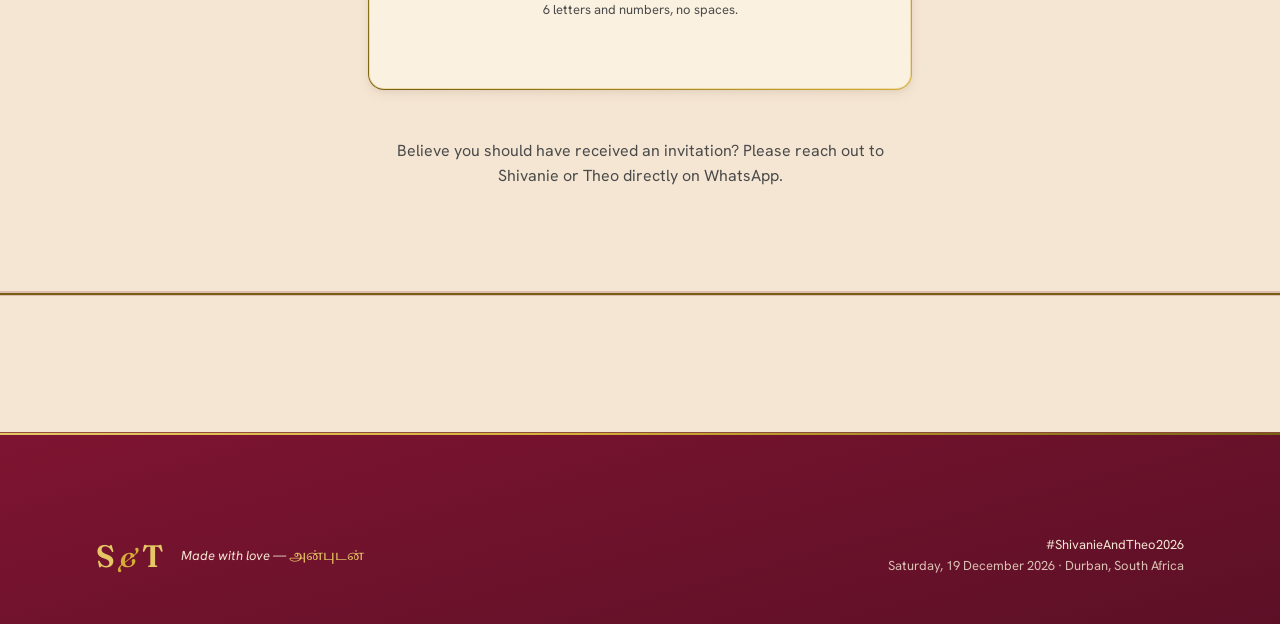
==== commit b1a79497: "Redesign site into a modern traditional Tamil theme ("Arakku Silk, Modern Cut") Presentation-only re" ====
--- a/index.html
+++ b/index.html
@@ -4,7 +4,7 @@
   <meta charset="utf-8">
   <meta name="viewport" content="width=device-width, initial-scale=1, viewport-fit=cover">
   <meta name="robots" content="noindex, nofollow">
-  <meta name="theme-color" content="#8B1538">
+  <meta name="theme-color" content="#7E1431">
   <meta name="description" content="Shivanie &amp; Theo&rsquo;s wedding — 17–19 December 2026, Durban &amp; KZN North Coast.">
 
   <meta property="og:title" content="Shivanie &amp; Theo — 19 December 2026">
@@ -17,7 +17,7 @@
   <link rel="icon" href="assets/icons/favicon.svg" type="image/svg+xml">
   <link rel="preconnect" href="https://fonts.googleapis.com">
   <link rel="preconnect" href="https://fonts.gstatic.com" crossorigin>
-  <link rel="stylesheet" href="https://fonts.googleapis.com/css2?family=Playfair+Display:ital,wght@0,400;0,500;0,600;0,700;1,400&amp;family=Lato:wght@300;400;700&amp;family=Noto+Sans+Tamil:wght@400;500;700&amp;display=swap">
+  <link rel="stylesheet" href="https://fonts.googleapis.com/css2?family=Fraunces:ital,opsz,wght@0,9..144,400;0,9..144,500;0,9..144,600;0,9..144,700;1,9..144,400;1,9..144,500;1,9..144,600&amp;family=Hanken+Grotesk:wght@400;500;600;700&amp;family=Noto+Serif+Tamil:wght@400;500;600;700&amp;family=Noto+Sans+Tamil:wght@400;500&amp;display=swap">
 
   <link rel="stylesheet" href="css/tokens.css">
   <link rel="stylesheet" href="css/base.css">
--- a/css/tokens.css
+++ b/css/tokens.css
@@ -1,58 +1,87 @@
 /* Design tokens — Shivanie & Theo wedding website
-   Traditional Tamil temple-inspired palette.
-   Gold is decorative only (fails contrast on cream); body text is charcoal on cream. */
+   "Modern traditional Tamil": Kanjivaram silk maroon + zari gold foil on silk cream,
+   peacock / mango-leaf / turmeric accents, kolam line-art, editorial type.
+   GOLD RULE: --c-gold / --c-gold-light are DECORATIVE ONLY (fail as text on cream).
+   For gold-ish TEXT on cream use --c-gold-dark (now AA-safe ~4.6:1) or maroon.
+   On the deep-maroon band (--c-surface-dark) gold BECOMES legible as text. */
 
 :root {
   /* ---- Brand colour ---- */
-  --c-red:           #8B1538;   /* Kanjivaram deep red — primary brand */
-  --c-red-dark:      #6B0F2A;
-  --c-red-light:     #B83A5C;
-  --c-gold:          #D4AF37;   /* Zari gold — DECORATIVE ONLY */
-  --c-gold-dark:     #9E821C;
-  --c-gold-light:    #E6C765;
+  --c-red:           #7E1431;   /* Kanjivaram "arakku" silk maroon — primary brand */
+  --c-red-dark:      #5C1026;   /* Deep band / footer anchor */
+  --c-red-light:     #A83052;   /* DECORATIVE / large-text only (~4.6:1, no margin) */
+  --c-gold:          #D4AF37;   /* Zari gold — DECORATIVE ONLY (fails as text on cream) */
+  --c-gold-dark:     #786012;   /* Antique zari — AA-safe gold-ish TEXT on cream (~4.6:1) */
+  --c-gold-light:    #E6C765;   /* DECORATIVE on cream; AA as TEXT only on dark band */
   --c-cream:         #F5E6D3;   /* Silk cream — page background */
   --c-cream-soft:    #FAF1E1;   /* Cards / panels */
-  --c-cream-warm:    #EFDDC4;   /* Subtle alt */
-  --c-peacock:       #1B4965;   /* Peacock blue — accent links, secondary CTAs */
+  --c-cream-warm:    #EFDDC4;   /* Subtle alt / grounds */
+  --c-peacock:       #1B4965;   /* Peacock blue — ceremony accent, secondary CTAs */
   --c-peacock-dark:  #11324A;
-  --c-forest:        #2D5016;   /* Mango leaf green — sparingly */
-  --c-saffron:       #F4A460;   /* Saffron — highlight only */
+  --c-forest:        #2D5016;   /* Mango-leaf green — toran, organic accents */
+  --c-saffron:       #F4A460;   /* Saffron — highlight only (decorative) */
+
+  /* ---- NEW brand additions ---- */
+  --c-gold-darker:   #5E4A0F;   /* Deepest foil stop / gold-button hover */
+  --c-turmeric:      #C9870A;   /* Manjal / turmeric — Nalangu accent (DECORATIVE / large only) */
+  --c-surface-dark:  var(--c-red-dark);   /* Cinematic deep-maroon band surface */
+  --c-ink-on-dark:   var(--c-cream);       /* Body text on the maroon band (~10.9:1) */
+  --c-band-cream:    #EFE0CA;   /* Subtle warm ground under card bands */
+  /* Gold "foil" gradients — use as background-image / border-box / clip-text-on-dark, never as cream-side text */
+  --c-gold-foil:      linear-gradient(135deg, var(--c-gold-light) 0%, var(--c-gold) 45%, var(--c-gold-dark) 100%);
+  --c-gold-foil-soft: linear-gradient(135deg, var(--c-gold) 0%, var(--c-gold-dark) 55%, var(--c-gold) 100%);
+  --c-line-on-dark:   rgba(230, 199, 101, 0.32);  /* gold hairline dividers / borders on the maroon band */
+
+  /* ---- Composed cinematic backgrounds (centralised so every view stays coherent) ---- */
+  /* Deep-maroon full-bleed band / footer / feature card — cream text AA-safe (~10.9:1) */
+  --grad-band:   linear-gradient(165deg, var(--c-red) 0%, var(--c-red-dark) 100%);
+  /* Layered hero ground: faint zari halo at top, silk-cream wash deepening to warm cream at the base */
+  --grad-hero:   radial-gradient(125% 80% at 50% -12%, rgba(212, 175, 55, 0.16) 0%, transparent 55%),
+                 linear-gradient(180deg, var(--c-cream) 0%, var(--c-cream-soft) 58%, var(--c-cream-warm) 100%);
+  /* Subtle deep-maroon vignette to seat the bottom edge of a cinematic hero (decorative; keeps red-on-cream text AA) */
+  --grad-vignette-maroon: radial-gradient(150% 62% at 50% 132%, rgba(92, 16, 38, 0.18) 0%, transparent 62%);
 
   /* ---- Functional colour ---- */
-  --c-ink:           #1A1A1A;   /* Body text */
-  --c-ink-soft:      #4A4A4A;   /* Secondary text */
-  --c-ink-muted:     #767676;   /* Tertiary, captions */
+  --c-ink:           #1A1A1A;   /* Body text (~14:1 on cream) */
+  --c-ink-soft:      #4A4A4A;   /* Secondary text (~7.2:1) */
+  --c-ink-muted:     #5E5E5E;   /* Tertiary, captions (~5.2:1 — now AA for body) */
   --c-line:          #C9B89A;   /* Subtle dividers on cream */
   --c-line-strong:   #8C7853;   /* Stronger dividers */
   --c-error:         #A12A2A;
   --c-success:       #2D5016;
-  --c-focus:         var(--c-gold-dark);  /* High contrast on cream */
+  --c-focus:         var(--c-gold-dark);  /* ~4.6:1 on cream, >=3:1 on cards */
+  --c-focus-on-dark: var(--c-gold-light); /* focus ring colour on the deep-maroon band (~7.4:1) */
 
   /* ---- Typography ---- */
-  --ff-serif:        "Playfair Display", "Garamond", "Georgia", serif;
-  --ff-sans:         "Lato", -apple-system, BlinkMacSystemFont, "Segoe UI", system-ui, sans-serif;
-  --ff-tamil:        "Noto Sans Tamil", "Nirmala UI", "Latha", "Lato", sans-serif;
+  --ff-serif:        "Fraunces", "Cormorant Garamond", "Georgia", serif;   /* editorial display + body serif (variable opsz) */
+  --ff-sans:         "Hanken Grotesk", -apple-system, BlinkMacSystemFont, "Segoe UI", system-ui, sans-serif;
+  --ff-tamil:        "Noto Sans Tamil", "Nirmala UI", "Latha", sans-serif;        /* body / UI Tamil */
+  --ff-display:      var(--ff-serif);       /* alias for large display headings */
+  --ff-tamil-serif:  "Noto Serif Tamil", "Latha", "Georgia", serif;        /* DISPLAY Tamil — harmonises with serif Latin */
 
-  --fs-100: 0.75rem;    /* 12 */
-  --fs-200: 0.875rem;   /* 14 */
-  --fs-300: 1rem;       /* 16 — body default */
-  --fs-400: 1.125rem;   /* 18 */
-  --fs-500: 1.375rem;   /* 22 */
-  --fs-600: 1.75rem;    /* 28 */
-  --fs-700: 2.25rem;    /* 36 */
-  --fs-800: 3rem;       /* 48 */
-  --fs-900: 4.25rem;    /* 68 */
-  --fs-hero: clamp(2.75rem, 7vw + 1rem, 5.5rem);
+  /* Type scale — Major-Third-ish, reading sizes opened up, mid-display fluid */
+  --fs-100: 0.75rem;     /* 12 */
+  --fs-200: 0.8125rem;   /* 13 — tracked micro-caps */
+  --fs-300: 1rem;        /* 16 — body default */
+  --fs-400: 1.25rem;     /* 20 — lead / intro (clear gap above body) */
+  --fs-500: 1.5rem;      /* 24 */
+  --fs-600: clamp(1.6rem, 1.35rem + 1.1vw, 1.9375rem);   /* ~26 -> 31 */
+  --fs-700: clamp(1.95rem, 1.5rem + 2vw, 2.4375rem);     /* ~31 -> 39 */
+  --fs-800: clamp(2.3rem, 1.7rem + 3vw, 3.0625rem);      /* ~37 -> 49 */
+  --fs-900: clamp(3rem, 2rem + 5vw, 4.25rem);            /* ~48 -> 68 (display ceiling) */
+  --fs-hero: clamp(2.85rem, 6vw + 1rem, 5.75rem);
 
-  --lh-tight:  1.1;
-  --lh-snug:   1.25;
-  --lh-base:   1.55;
-  --lh-loose:  1.75;
+  --lh-tight:  1.08;
+  --lh-snug:   1.2;
+  --lh-base:   1.6;
+  --lh-loose:  1.8;
+  --lh-tamil:  1.7;     /* Tamil glyphs carry tall loops — more leading */
 
-  --ls-tight:  -0.02em;
-  --ls-base:   0;
-  --ls-wide:   0.08em;
-  --ls-wider:  0.18em;
+  --ls-tight:   -0.02em;
+  --ls-base:    0;
+  --ls-wide:    0.08em;
+  --ls-wider:   0.2em;     /* tracked micro-caps */
+  --ls-display: -0.035em;  /* tighten large serif display (>=50px) */
 
   /* ---- Spacing scale (8pt) ---- */
   --sp-0:  0;
@@ -62,34 +91,50 @@
   --sp-4:  1rem;
   --sp-5:  1.5rem;
   --sp-6:  2rem;
+  --sp-6b: 2.5rem;     /* mid-step to smooth 2->3rem jump */
   --sp-7:  3rem;
   --sp-8:  4rem;
   --sp-9:  6rem;
   --sp-10: 8rem;
+  /* Fluid section rhythm */
+  --sp-section:    clamp(3.5rem, 8vw, 7rem);
+  --sp-section-lg: clamp(5rem, 11vw, 9rem);
 
   /* ---- Radii ---- */
   --r-sm: 4px;
   --r-md: 8px;
   --r-lg: 16px;
+  --r-xl: 20px;
+  --r-card: 18px;      /* refined cards */
   --r-pill: 999px;
 
-  /* ---- Shadows (soft, never harsh on cream) ---- */
+  /* ---- Shadows (soft, warm-brown alpha — never harsh neutral black on cream) ---- */
   --sh-1: 0 1px 2px rgba(74, 50, 26, 0.06), 0 1px 1px rgba(74, 50, 26, 0.04);
   --sh-2: 0 4px 12px rgba(74, 50, 26, 0.08), 0 2px 4px rgba(74, 50, 26, 0.04);
   --sh-3: 0 12px 32px rgba(74, 50, 26, 0.12), 0 4px 8px rgba(74, 50, 26, 0.06);
+  --sh-4: 0 28px 64px rgba(74, 30, 20, 0.18), 0 10px 22px rgba(74, 30, 20, 0.10);  /* hero / ornate climax */
+  --glow-gold: 0 0 0 1px rgba(212, 175, 55, 0.40), 0 6px 26px rgba(212, 175, 55, 0.16);  /* gold hairline + soft glow */
 
   /* ---- Layout ---- */
-  --container-max: 72rem;
+  --container-max:    72rem;
+  --container-wide:   80rem;   /* occasional roomier inner */
   --container-narrow: 44rem;
-  --container-text:  38rem;
+  --container-text:   38rem;
 
   /* ---- Motion ---- */
-  --ease-out: cubic-bezier(0.16, 1, 0.3, 1);
-  --t-fast: 120ms;
-  --t-med: 240ms;
-  --t-slow: 480ms;
+  --ease-out:    cubic-bezier(0.16, 1, 0.3, 1);     /* expressive expo */
+  --ease-spring: cubic-bezier(0.34, 1.56, 0.64, 1);  /* gentle overshoot for lifts */
+  --ease-in-out: cubic-bezier(0.65, 0, 0.35, 1);     /* symmetric reveals */
+  --t-fast:   120ms;
+  --t-med:    240ms;
+  --t-slow:   480ms;
+  --t-slower: 720ms;   /* kolam draw-on / shimmer entrances */
 }
 
+/* Reduced motion: collapse all animation/transition AND guarantee final visible state.
+   Because every reveal in this system is a CSS keyframe entrance (fill-mode forwards,
+   NO JS-hidden start-state), collapsing duration lands every element on its visible
+   end-frame — nothing is ever left hidden. */
 @media (prefers-reduced-motion: reduce) {
   *, *::before, *::after {
     animation-duration: 0.01ms !important;
--- a/css/base.css
+++ b/css/base.css
@@ -18,6 +18,7 @@
   background: var(--c-cream);
   -webkit-font-smoothing: antialiased;
   -moz-osx-font-smoothing: grayscale;
+  font-optical-sizing: auto;
   min-height: 100vh;
   display: flex;
   flex-direction: column;
@@ -50,17 +51,19 @@
 
 h1, h2, h3, h4, h5 {
   font-family: var(--ff-serif);
-  font-weight: 500;
+  font-optical-sizing: auto;   /* Fraunces opsz: high-contrast at display, sturdier at small sizes */
   line-height: var(--lh-tight);
   letter-spacing: var(--ls-tight);
   margin: 0 0 var(--sp-4);
   color: var(--c-ink);
+  text-wrap: balance;
 }
-h1 { font-size: var(--fs-800); }
-h2 { font-size: var(--fs-700); }
-h3 { font-size: var(--fs-600); }
-h4 { font-size: var(--fs-500); }
-h5 { font-size: var(--fs-400); }
+/* Editorial hierarchy = size + WEIGHT + tracking, not size alone */
+h1 { font-size: var(--fs-800); font-weight: 600; letter-spacing: var(--ls-display); line-height: var(--lh-tight); }
+h2 { font-size: var(--fs-700); font-weight: 600; }
+h3 { font-size: var(--fs-600); font-weight: 600; }
+h4 { font-size: var(--fs-500); font-weight: 500; line-height: var(--lh-snug); }
+h5 { font-size: var(--fs-400); font-weight: 500; line-height: var(--lh-snug); }
 
 p { margin: 0 0 var(--sp-4); }
 p:last-child { margin-bottom: 0; }
@@ -92,14 +95,17 @@
 [lang="ta"] {
   font-family: var(--ff-tamil);
   font-feature-settings: "kern";
+  line-height: var(--lh-tamil);   /* Tamil glyphs carry tall loops — extra leading */
 }
 
-/* Focus — gold ring on cream is decorative but ALSO meets a11y because it pairs with an outline-offset that gives clear contrast against the background colour */
+/* Focus — a two-tone halo: crisp gold-dark ring (>=4.5:1 on cream) plus a soft maroon
+   outer glow that follows each element's own border-radius (pill buttons, rounded inputs,
+   inline links). On the deep-maroon band, set --c-focus: var(--c-focus-on-dark). */
 :focus { outline: none; }
 :focus-visible {
-  outline: 2px solid var(--c-gold-dark);
-  outline-offset: 3px;
-  border-radius: var(--r-sm);
+  outline: 2px solid var(--c-focus);
+  outline-offset: 2px;
+  box-shadow: 0 0 0 5px rgba(126, 20, 49, 0.20);
 }
 
 /* Visually hidden utility */
--- a/css/layout.css
+++ b/css/layout.css
@@ -1,40 +1,66 @@
-/* Layout: container, header, footer, grid utilities */
-
+/* Layout: container, header, footer, grid, section rhythm + cinematic maroon bands.
+   "Arakku Silk, Modern Cut" — silk-cream grounds opened with intentional whitespace,
+   punctuated by full-bleed deep-maroon (--grad-band) bands so the eye travels through
+   a light/dark rhythm. Gold is woven thread only (foil hairlines, never cream-side text). */
+
+/* -------- Container -------- */
 .container {
   width: 100%;
   max-width: var(--container-max);
-  margin: 0 auto;
-  padding: 0 var(--sp-5);
-}
+  margin-inline: auto;
+  /* Generous on desktop, tighter on small phones */
+  padding-inline: clamp(var(--sp-4), 4vw, var(--sp-6));
+}
+.container--wide   { max-width: var(--container-wide); }
 .container--narrow { max-width: var(--container-narrow); }
 .container--text   { max-width: var(--container-text); }
 
+/* -------- Stack utilities -------- */
 .stack > * + * { margin-top: var(--sp-4); }
 .stack-sm > * + * { margin-top: var(--sp-2); }
 .stack-lg > * + * { margin-top: var(--sp-6); }
 .stack-xl > * + * { margin-top: var(--sp-8); }
 
+/* -------- Grid -------- */
 .grid { display: grid; gap: var(--sp-5); }
-.grid--3 { grid-template-columns: repeat(auto-fit, minmax(18rem, 1fr)); }
-.grid--2 { grid-template-columns: repeat(auto-fit, minmax(20rem, 1fr)); }
+
+/* Explicit ladder defeats the auto-fit orphan/stretch: 1 -> 2 -> 3 columns */
+.grid--3 { grid-template-columns: 1fr; }
+.grid--2 { grid-template-columns: 1fr; }
+@media (min-width: 640px) {
+  .grid--2 { grid-template-columns: repeat(2, 1fr); }
+  .grid--3 { grid-template-columns: repeat(2, 1fr); }
+}
+@media (min-width: 992px) {
+  .grid--3 { grid-template-columns: repeat(3, 1fr); gap: var(--sp-6); }
+}
 
 .center-text { text-align: center; }
 
-/* -------- Header -------- */
+/* -------- Header (sticky glass) -------- */
 .site-header {
   position: sticky;
   top: 0;
   z-index: 50;
-  background: rgba(245, 230, 211, 0.92);
-  backdrop-filter: saturate(150%) blur(10px);
-  -webkit-backdrop-filter: saturate(150%) blur(10px);
-  border-bottom: 1px solid var(--c-line);
+  background: rgba(245, 230, 211, 0.88);
+  backdrop-filter: saturate(160%) blur(12px);
+  -webkit-backdrop-filter: saturate(160%) blur(12px);
+  box-shadow: var(--sh-1);   /* soft warm float — reads as glass over the cream below */
+}
+/* 2px zari (gold-foil) hairline along the bottom edge — replaces the flat 1px line */
+.site-header::after {
+  content: "";
+  position: absolute;
+  left: 0; right: 0; bottom: 0;
+  height: 2px;
+  background: var(--c-gold-foil);
+  pointer-events: none;
 }
 .site-header__inner {
   display: flex;
   align-items: center;
   justify-content: space-between;
-  min-height: 64px;
+  min-height: 66px;
   gap: var(--sp-4);
 }
 .site-header__brand {
@@ -49,13 +75,15 @@
   display: inline-flex;
   align-items: baseline;
   gap: 2px;
-  font-size: var(--fs-500);
+  font-size: var(--fs-600);          /* lifted from --fs-500 for more presence */
+  font-weight: 600;
   letter-spacing: var(--ls-wide);
+  line-height: 1;
 }
 .site-header__amp {
   color: var(--c-gold-dark);
   font-style: italic;
-  font-size: 0.85em;
+  font-size: 0.82em;
   margin: 0 1px;
 }
 
@@ -67,21 +95,38 @@
   gap: var(--sp-5);
 }
 .site-nav a {
+  position: relative;
   text-decoration: none;
   color: var(--c-ink);
+  font-family: var(--ff-sans);
   font-size: var(--fs-200);
+  font-weight: 500;
   letter-spacing: var(--ls-wide);
   text-transform: uppercase;
   padding: var(--sp-2) 0;
-  border-bottom: 2px solid transparent;
-  transition: border-color var(--t-fast) var(--ease-out), color var(--t-fast) var(--ease-out);
+  transition: color var(--t-fast) var(--ease-out);
+}
+/* Underline grows from the left via scaleX — gold-foil zari thread, not a colour swap */
+.site-nav a::after {
+  content: "";
+  position: absolute;
+  left: 0; right: 0; bottom: 0;
+  height: 2px;
+  background: var(--c-gold-foil);
+  transform: scaleX(0);
+  transform-origin: left center;
+  transition: transform var(--t-med) var(--ease-out);
 }
 .site-nav a:hover,
 .site-nav a[aria-current="page"] {
   color: var(--c-red);
-  border-bottom-color: var(--c-gold);
-}
-.site-nav a.btn { border-bottom: 0; }
+}
+.site-nav a:hover::after,
+.site-nav a[aria-current="page"]::after {
+  transform: scaleX(1);
+}
+/* The RSVP pill is a button — no underline thread */
+.site-nav a.btn::after { content: none; }
 
 .site-header__nav-toggle {
   display: none;
@@ -111,8 +156,8 @@
     position: absolute;
     top: 100%; left: 0; right: 0;
     background: var(--c-cream);
+    box-shadow: var(--sh-2);
     border-bottom: 1px solid var(--c-line);
-    box-shadow: var(--sh-2);
     max-height: 0;
     overflow: hidden;
     transition: max-height var(--t-med) var(--ease-out);
@@ -121,7 +166,7 @@
   .site-nav__list {
     flex-direction: column;
     align-items: stretch;
-    padding: var(--sp-4) var(--sp-5);
+    padding: var(--sp-4) clamp(var(--sp-4), 4vw, var(--sp-6));
     gap: 0;
   }
   .site-nav__list li {
@@ -132,8 +177,8 @@
   .site-nav a {
     display: block;
     padding: var(--sp-4) 0;
-    border-bottom: 0;
-  }
+  }
+  .site-nav a::after { content: none; }   /* no scaleX thread in the stacked menu */
   .site-nav a.btn {
     display: inline-flex;
     margin: 0 auto;
@@ -141,11 +186,13 @@
   }
 }
 
-/* Welcome banner (personalised) */
+/* -------- Welcome banner (personalised, maroon) -------- */
 .welcome-banner {
-  background: linear-gradient(180deg, var(--c-red) 0%, var(--c-red-dark) 100%);
-  color: var(--c-cream);
+  background: var(--grad-band);
+  color: var(--c-ink-on-dark);
+  border-bottom: 1px solid var(--c-line-on-dark);
   font-size: var(--fs-200);
+  --c-focus: var(--c-focus-on-dark);   /* gold-light focus ring stays visible on maroon */
 }
 .welcome-banner__inner {
   display: flex;
@@ -160,53 +207,23 @@
   font-style: italic;
   font-size: var(--fs-300);
 }
+.welcome-banner [lang="ta"] { font-family: var(--ff-tamil-serif); }
 .welcome-banner__name {
   color: var(--c-gold-light);
+  font-weight: 600;
   letter-spacing: var(--ls-wide);
 }
 .welcome-banner__cta {
-  color: var(--c-cream);
+  color: var(--c-ink-on-dark);
   text-decoration: underline;
   text-decoration-color: var(--c-gold);
+  text-underline-offset: 3px;
 }
 .welcome-banner__cta:hover { color: var(--c-gold-light); }
 
-/* -------- Footer -------- */
-.site-footer {
-  margin-top: var(--sp-10);
-  background: linear-gradient(180deg, var(--c-cream) 0%, var(--c-cream-warm) 100%);
-  border-top: 1px solid var(--c-line);
-  padding: var(--sp-7) 0 var(--sp-6);
-  color: var(--c-ink-soft);
-}
-.site-footer__inner {
-  display: flex;
-  align-items: center;
-  justify-content: space-between;
-  gap: var(--sp-5);
-  flex-wrap: wrap;
-}
-.site-footer__brand { display: flex; align-items: center; gap: var(--sp-4); }
-.site-footer__monogram {
-  font-family: var(--ff-serif);
-  font-size: var(--fs-600);
-  color: var(--c-red);
-  letter-spacing: var(--ls-wide);
-}
-.site-footer__monogram span { color: var(--c-gold-dark); font-style: italic; font-size: 0.85em; margin: 0 2px; }
-.site-footer__tagline { margin: 0; font-style: italic; font-size: var(--fs-200); }
-.site-footer__meta { text-align: right; font-size: var(--fs-200); }
-.site-footer__meta p { margin: 0; }
-@media (max-width: 600px) {
-  .site-footer__inner { flex-direction: column; text-align: center; }
-  .site-footer__meta { text-align: center; }
-}
-
-/* Page section spacing */
-.section {
-  padding: var(--sp-8) 0;
-}
-.section--lg { padding: var(--sp-10) 0; }
+/* -------- Section rhythm -------- */
+.section    { padding: var(--sp-section) 0; }
+.section--lg { padding: var(--sp-section-lg) 0; }
 .section--sm { padding: var(--sp-6) 0; }
 
 .section__title {
@@ -218,6 +235,7 @@
   text-align: center;
   font-family: var(--ff-sans);
   font-size: var(--fs-200);
+  font-weight: 600;                /* unified micro-cap weight across all eyebrows */
   letter-spacing: var(--ls-wider);
   text-transform: uppercase;
   color: var(--c-gold-dark);
@@ -231,5 +249,96 @@
   color: var(--c-ink-soft);
 }
 
+/* -------- Cinematic deep-maroon band ----------------------------------------
+   Full-bleed maroon surface; the inner .container keeps content gridded.
+   Cream body (~10.9:1), gold-light headings (~7.4:1), gold hairlines, and a
+   gold-light focus ring so interactive states survive on the dark ground. */
+.section--band {
+  position: relative;
+  background: var(--grad-band);
+  color: var(--c-ink-on-dark);
+  --c-focus: var(--c-focus-on-dark);
+}
+/* Default cinematic padding for a bare band; .section / --sm / --lg modifiers
+   (real classes) win over this zero-specificity rule when also present. */
+:where(.section--band) { padding-block: var(--sp-section); }
+
+/* Gold-foil zari thread along the top edge (a toran motif div, if the markup
+   supplies one, hangs above this in motifs.css). */
+.section--band::before {
+  content: "";
+  position: absolute;
+  top: 0; left: 0; right: 0;
+  height: 3px;
+  background: var(--c-gold-foil);
+  pointer-events: none;
+}
+.section--band :is(h1, h2, h3, h4, h5),
+.section--band .section__title,
+.section--band .section__eyebrow {
+  color: var(--c-gold-light);
+}
+.section--band .section__lead { color: var(--c-ink-on-dark); }
+.section--band small { color: rgba(245, 230, 211, 0.82); }
+.section--band hr,
+.section--band .divider { border-color: var(--c-line-on-dark); color: var(--c-line-on-dark); }
+.section--band a:not(.btn) {
+  color: var(--c-gold-light);
+  text-decoration-color: var(--c-line-on-dark);
+}
+.section--band a:not(.btn):hover {
+  color: var(--c-cream);
+  text-decoration-color: var(--c-gold);
+}
+
+/* -------- Footer (closing deep-maroon band) -------- */
+.site-footer {
+  position: relative;
+  margin-top: var(--sp-section-lg);
+  background: var(--grad-band);
+  color: var(--c-ink-on-dark);
+  border-top: 1px solid var(--c-line-on-dark);
+  padding: var(--sp-section) 0 var(--sp-7);
+  --c-focus: var(--c-focus-on-dark);
+}
+/* Gold-foil closing thread along the very top edge */
+.site-footer::before {
+  content: "";
+  position: absolute;
+  top: 0; left: 0; right: 0;
+  height: 2px;
+  background: var(--c-gold-foil);
+  pointer-events: none;
+}
+.site-footer__inner {
+  display: flex;
+  align-items: center;
+  justify-content: space-between;
+  gap: var(--sp-5);
+  flex-wrap: wrap;
+}
+.site-footer__brand { display: flex; align-items: center; gap: var(--sp-4); }
+.site-footer__monogram {
+  font-family: var(--ff-serif);
+  font-size: var(--fs-600);
+  font-weight: 600;
+  color: var(--c-gold-light);
+  letter-spacing: var(--ls-wide);
+  line-height: 1;
+}
+.site-footer__monogram span { color: var(--c-gold); font-style: italic; font-size: 0.82em; margin: 0 2px; }
+.site-footer__tagline { margin: 0; font-style: italic; font-size: var(--fs-200); color: var(--c-ink-on-dark); }
+.site-footer__tagline [lang="ta"] { font-family: var(--ff-tamil-serif); font-style: normal; color: var(--c-gold-light); }
+.site-footer__meta { text-align: right; font-size: var(--fs-200); color: var(--c-ink-on-dark); }
+.site-footer__meta p { margin: 0; }
+.site-footer small { color: rgba(245, 230, 211, 0.82); }
+.site-footer a { color: var(--c-gold-light); text-decoration-color: var(--c-line-on-dark); }
+.site-footer a:hover { color: var(--c-cream); }
+@media (max-width: 600px) {
+  .site-footer__inner { flex-direction: column; text-align: center; }
+  .site-footer__meta { text-align: center; }
+}
+
+/* -------- View transition -------- */
 .view { animation: fadeIn 300ms var(--ease-out); }
 @keyframes fadeIn { from { opacity: 0; transform: translateY(6px);} to { opacity: 1; transform: none;} }
--- a/css/components.css
+++ b/css/components.css
@@ -1,10 +1,14 @@
-/* Buttons, cards, badges, forms */
+/* Buttons, cards, badges, forms — "Arakku Silk, Modern Cut."
+   Gold is woven thread only: foil borders / hairlines / sheens, never cream-side body text.
+   Legible gold text appears solely on the deep-maroon band (.event-card--feature). */
 
 /* -------- Buttons -------- */
 .btn {
   --btn-bg: var(--c-red);
   --btn-fg: var(--c-cream);
   --btn-bd: var(--c-red);
+  position: relative;
+  overflow: hidden;            /* clips the gold sheen sweep to the pill */
   display: inline-flex;
   align-items: center;
   justify-content: center;
@@ -21,25 +25,49 @@
   text-transform: uppercase;
   text-decoration: none;
   cursor: pointer;
-  transition: transform var(--t-fast) var(--ease-out), background var(--t-fast) var(--ease-out), color var(--t-fast) var(--ease-out), box-shadow var(--t-fast) var(--ease-out);
+  transition: transform var(--t-fast) var(--ease-out), background var(--t-fast) var(--ease-out), color var(--t-fast) var(--ease-out), border-color var(--t-fast) var(--ease-out), box-shadow var(--t-fast) var(--ease-out);
   box-shadow: var(--sh-1);
   min-height: 44px;
 }
 .btn:hover {
   --btn-bg: var(--c-red-dark);
-  transform: translateY(-1px);
+  transform: translateY(-2px);
   box-shadow: var(--sh-2);
 }
 .btn:active { transform: translateY(0); box-shadow: var(--sh-1); }
 .btn:disabled { opacity: 0.5; cursor: not-allowed; transform: none; }
 
 .btn--gold {
-  --btn-bg: var(--c-gold-dark);   /* darker variant for AA contrast on cream BG context */
+  --btn-bg: var(--c-gold-dark);   /* antique zari — cream-on-it ~4.96:1 AA on the cream side */
   --btn-fg: var(--c-cream);
   --btn-bd: var(--c-gold-dark);
 }
 .btn--gold:hover {
-  --btn-bg: #7B6516;
+  --btn-bg: var(--c-gold-darker);
+}
+/* Restrained zari sheen: a foil band sweeps across once on hover, screen-blended so it
+   reads as a glint of woven gold and leaves the cream label legible. Frozen by the
+   global prefers-reduced-motion block (duration collapses to the end frame, opacity 0). */
+.btn--gold::before {
+  content: "";
+  position: absolute;
+  top: 0;
+  bottom: 0;
+  left: 0;
+  width: 60%;
+  background: var(--c-gold-foil);
+  mix-blend-mode: screen;
+  opacity: 0;
+  transform: translateX(-130%) skewX(-12deg);
+  pointer-events: none;
+}
+.btn--gold:hover::before {
+  animation: btn-gold-sheen var(--t-slower) var(--ease-out) 1;
+}
+@keyframes btn-gold-sheen {
+  0%   { opacity: 0;    transform: translateX(-130%) skewX(-12deg); }
+  18%  { opacity: 0.7; }
+  100% { opacity: 0;    transform: translateX(230%)  skewX(-12deg); }
 }
 
 .btn--outline {
@@ -65,6 +93,38 @@
   --btn-bg: var(--c-cream-warm);
 }
 
+/* The ONLY button safe inside .section--band / on the maroon ground:
+   transparent fill, gold hairline border, cream label, a gold-foil underline accent;
+   hover inverts to a cream fill with maroon text. */
+.btn--on-dark {
+  --btn-bg: transparent;
+  --btn-fg: var(--c-cream);
+  --btn-bd: var(--c-line-on-dark);
+  border-width: 1.5px;
+  box-shadow: none;
+}
+.btn--on-dark::after {
+  content: "";
+  position: absolute;
+  left: 50%;
+  bottom: 9px;
+  width: 38%;
+  height: 2px;
+  border-radius: 2px;
+  background: var(--c-gold-foil);
+  transform: translateX(-50%) scaleX(0.55);
+  transform-origin: center;
+  opacity: 0.9;
+  transition: transform var(--t-med) var(--ease-out), opacity var(--t-fast) var(--ease-out);
+  pointer-events: none;
+}
+.btn--on-dark:hover {
+  --btn-bg: var(--c-cream);
+  --btn-fg: var(--c-red);
+  --btn-bd: var(--c-cream);
+}
+.btn--on-dark:hover::after { transform: translateX(-50%) scaleX(0.85); opacity: 0; }
+
 .btn--lg { padding: var(--sp-4) var(--sp-7); font-size: var(--fs-300); }
 .btn--sm { padding: var(--sp-2) var(--sp-4); font-size: var(--fs-100); min-height: 36px; }
 .btn--block { display: flex; width: 100%; }
@@ -99,37 +159,46 @@
   border: 1px solid var(--c-line);
   border-radius: var(--r-lg);
   padding: var(--sp-6);
-  box-shadow: var(--sh-1);
+  box-shadow: var(--sh-2);
   position: relative;
 }
 .card--ornate {
   background:
     linear-gradient(var(--c-cream-soft), var(--c-cream-soft)) padding-box,
-    linear-gradient(135deg, var(--c-gold) 0%, var(--c-gold-dark) 50%, var(--c-gold) 100%) border-box;
+    var(--c-gold-foil-soft) border-box;
   border: 1.5px solid transparent;
+  /* warm drop + a faint inset zari hairline that traces the inner edge of the foil frame */
+  box-shadow: var(--sh-2), inset 0 0 0 1px rgba(212, 175, 55, 0.35);
 }
 
 /* Event card (used on home + celebration) */
 .event-card {
-  background: var(--c-cream-soft);
+  /* gold-foil frame via the proven padding-box / border-box technique */
+  background:
+    var(--c-cream-soft) padding-box,
+    var(--c-gold-foil-soft) border-box;
+  border: 1.5px solid transparent;
   border-radius: var(--r-lg);
   padding: var(--sp-6);
   position: relative;
   overflow: hidden;
   display: flex;
   flex-direction: column;
-  transition: transform var(--t-med) var(--ease-out), box-shadow var(--t-med) var(--ease-out);
-  border: 1px solid var(--c-line);
-}
-.event-card:hover { transform: translateY(-4px); box-shadow: var(--sh-2); }
+  transition: transform var(--t-med) var(--ease-spring), box-shadow var(--t-med) var(--ease-out);
+  box-shadow: var(--sh-2);
+}
+.event-card:hover { transform: translateY(-6px); box-shadow: var(--sh-3); }
 .event-card__motif {
   position: absolute;
   top: -8px; right: -8px;
   width: 80px; height: 80px;
   background: url('../assets/motifs/kolam-corner.svg') no-repeat center / contain;
-  opacity: 0.35;
+  opacity: 0.55;
   pointer-events: none;
-}
+  transition: transform var(--t-med) var(--ease-out), opacity var(--t-med) var(--ease-out);
+  transform-origin: top right;
+}
+.event-card:hover .event-card__motif { transform: scale(1.1); opacity: 0.7; }
 .event-card__day {
   font-family: var(--ff-sans);
   font-size: var(--fs-100);
@@ -137,11 +206,12 @@
   text-transform: uppercase;
   color: var(--c-gold-dark);
   margin: 0 0 var(--sp-2);
-  font-weight: 700;
+  font-weight: 600;
 }
 .event-card__title {
   font-family: var(--ff-serif);
   font-size: var(--fs-600);
+  font-weight: 600;
   color: var(--c-red);
   margin: 0 0 var(--sp-2);
   letter-spacing: var(--ls-tight);
@@ -156,6 +226,7 @@
 }
 .event-card__blurb { flex: 1; margin: 0 0 var(--sp-5); color: var(--c-ink-soft); }
 .event-card__link {
+  position: relative;
   font-family: var(--ff-sans);
   font-size: var(--fs-200);
   letter-spacing: var(--ls-wide);
@@ -166,20 +237,66 @@
   align-self: flex-start;
   border-bottom: 2px solid var(--c-gold);
   padding-bottom: 2px;
+  transition: color var(--t-fast) var(--ease-out), border-bottom-color var(--t-fast) var(--ease-out);
+}
+/* maroon underline wipes in beneath the foil rule on hover */
+.event-card__link::after {
+  content: "";
+  position: absolute;
+  left: 0; right: 0;
+  bottom: -2px;
+  height: 2px;
+  background: var(--c-red);
+  transform: scaleX(0);
+  transform-origin: left;
+  transition: transform var(--t-med) var(--ease-out);
 }
 .event-card__link:hover { color: var(--c-red-dark); border-bottom-color: var(--c-red); }
+.event-card__link:hover::after { transform: scaleX(1); }
+
+/* Day-3 climax: the wedding day becomes the deep-maroon visual peak of the three-day grid */
+.event-card--feature {
+  /* deep-maroon fill inside a gold-foil frame */
+  background:
+    var(--grad-band) padding-box,
+    var(--c-gold-foil) border-box;
+  border: 1.5px solid transparent;
+  box-shadow: var(--sh-4);
+  --c-focus: var(--c-focus-on-dark);   /* keep the focus halo visible on maroon */
+}
+.event-card--feature:hover { box-shadow: var(--sh-4), var(--glow-gold); }
+.event-card--feature .event-card__day,
+.event-card--feature .event-card__title { color: var(--c-gold-light); }       /* ~7.4:1 on maroon */
+.event-card--feature .event-card__date,
+.event-card--feature .event-card__venue,
+.event-card--feature .event-card__blurb { color: var(--c-cream); }             /* ~10.9:1 on maroon */
+/* beat the inline color on the Tamil display span so it stays legible on the band */
+.event-card--feature .event-card__title [lang="ta"] { color: var(--c-gold-light) !important; }
+.event-card--feature .event-card__link {
+  color: var(--c-cream);
+  border-bottom-color: var(--c-gold);
+}
+.event-card--feature .event-card__link::after { background: var(--c-cream); }
+.event-card--feature .event-card__link:hover { color: var(--c-gold-light); border-bottom-color: var(--c-gold-light); }
+/* recolour the kolam corner to gold-light via mask so it reads on the dark ground */
+.event-card--feature .event-card__motif {
+  background: var(--c-gold-light);
+  opacity: 0.6;
+  -webkit-mask: url('../assets/motifs/kolam-corner.svg') no-repeat center / contain;
+          mask: url('../assets/motifs/kolam-corner.svg') no-repeat center / contain;
+}
 
 /* -------- Form controls -------- */
 .field { display: flex; flex-direction: column; gap: var(--sp-2); margin-bottom: var(--sp-5); }
 .field__label {
   font-family: var(--ff-sans);
   font-size: var(--fs-200);
-  font-weight: 700;
+  font-weight: 600;
   letter-spacing: var(--ls-wide);
   text-transform: uppercase;
   color: var(--c-ink-soft);
 }
-.field__hint { font-size: var(--fs-200); color: var(--c-ink-muted); }
+.field__hint { font-size: var(--fs-200); color: var(--c-ink-soft); }   /* ~7.2:1 tertiary text */
 .field__error {
   font-size: var(--fs-200);
   color: var(--c-error);
@@ -195,13 +312,13 @@
   border: 1.5px solid var(--c-line);
   border-radius: var(--r-md);
   color: var(--c-ink);
-  transition: border-color var(--t-fast) var(--ease-out), background var(--t-fast) var(--ease-out);
+  transition: border-color var(--t-fast) var(--ease-out), background var(--t-fast) var(--ease-out), box-shadow var(--t-fast) var(--ease-out);
   min-height: 44px;
 }
 .input:hover, .textarea:hover, .select:hover { border-color: var(--c-line-strong); }
 .input:focus-visible, .textarea:focus-visible, .select:focus-visible {
   border-color: var(--c-red);
-  outline: 2px solid var(--c-gold-dark);
+  outline: 2px solid var(--c-focus);
   outline-offset: 2px;
   background: var(--c-cream);
 }
@@ -229,7 +346,7 @@
   border-radius: var(--r-md);
   cursor: pointer;
   background: var(--c-cream-soft);
-  transition: border-color var(--t-fast) var(--ease-out), background var(--t-fast) var(--ease-out);
+  transition: border-color var(--t-fast) var(--ease-out), background var(--t-fast) var(--ease-out), box-shadow var(--t-fast) var(--ease-out);
   min-height: 44px;
 }
 .choice:hover { border-color: var(--c-line-strong); }
@@ -251,6 +368,7 @@
   margin-bottom: var(--sp-4);
 }
 .rsvp-toggle__option {
+  position: relative;
   display: flex; align-items: center; justify-content: center;
   padding: var(--sp-4);
   border: 1.5px solid var(--c-line);
@@ -263,8 +381,9 @@
   cursor: pointer;
   text-align: center;
   min-height: 60px;
-  transition: all var(--t-fast) var(--ease-out);
-}
+  transition: background var(--t-fast) var(--ease-out), color var(--t-fast) var(--ease-out), border-color var(--t-fast) var(--ease-out), box-shadow var(--t-fast) var(--ease-out);
+}
+.rsvp-toggle__option:hover { border-color: var(--c-line-strong); }
 .rsvp-toggle__option input { position: absolute; opacity: 0; pointer-events: none; }
 .rsvp-toggle__option:has(input:checked) {
   background: var(--c-red);
@@ -273,7 +392,7 @@
   box-shadow: var(--sh-2);
 }
 .rsvp-toggle__option[data-value="no"]:has(input:checked)    { background: var(--c-ink); border-color: var(--c-ink); }
-.rsvp-toggle__option[data-value="maybe"]:has(input:checked) { background: var(--c-gold-dark); border-color: var(--c-gold-dark); }
+.rsvp-toggle__option[data-value="maybe"]:has(input:checked) { background: var(--c-gold-dark); border-color: var(--c-gold-dark); }  /* cream-on-it ~4.96:1 AA */
 
 /* Toast/notice */
 .notice {
--- a/css/motifs.css
+++ b/css/motifs.css
@@ -1,38 +1,61 @@
-/* Decorative motifs: gold borders, kolam frames, dividers */
+/* Decorative motifs: zari dividers, kolam frames, hero ornaments.
+   Gold here is woven thread only — every shape uses the gold-foil gradient
+   (--c-gold-foil) or an SVG foil gradient, never gold as cream-side body text.
+   All animated motifs settle on a visible end-state and are collapsed by the
+   global prefers-reduced-motion block in tokens.css; explicit guards repeated below. */
 
-/* Gold zari divider — used between sections */
+/* Keep hero copy above the decorative layers (watermark / gopuram / toran sit at z-index 0). */
+.hero > .container { position: relative; z-index: 1; }
+
+/* -------- Zari divider (section break) -------- */
 .divider {
   display: flex;
   align-items: center;
   justify-content: center;
   gap: var(--sp-4);
   margin: var(--sp-7) auto;
-  max-width: 320px;
+  max-width: 340px;
   color: var(--c-gold-dark);
-  font-size: var(--fs-500);
 }
 .divider::before, .divider::after {
   content: "";
   flex: 1;
   height: 1px;
-  background: linear-gradient(90deg, transparent 0%, var(--c-gold-dark) 50%, transparent 100%);
+  background: linear-gradient(90deg,
+    transparent 0%,
+    var(--c-gold-dark) 38%,
+    var(--c-gold) 50%,
+    var(--c-gold-dark) 62%,
+    transparent 100%);
 }
+/* lotus glyph in place of the dingbat — gold-foil shaped by a mask */
 .divider__motif {
   display: inline-block;
-  font-style: normal;
-  line-height: 1;
+  width: 30px;
+  height: 22px;
+  font-size: 0;          /* hide the literal dingbat fallback */
+  line-height: 0;
+  background: var(--c-gold-foil);
+  -webkit-mask: url('data:image/svg+xml,<svg xmlns="http://www.w3.org/2000/svg" viewBox="0 0 32 24"><path fill="black" d="M16 2C19.5 8 19.5 15 16 22 12.5 15 12.5 8 16 2ZM16 22C9 19 3 14 4 7 10 9 14 15 16 22ZM16 22C23 19 29 14 28 7 22 9 18 15 16 22Z"/></svg>') center / contain no-repeat;
+          mask: url('data:image/svg+xml,<svg xmlns="http://www.w3.org/2000/svg" viewBox="0 0 32 24"><path fill="black" d="M16 2C19.5 8 19.5 15 16 22 12.5 15 12.5 8 16 2ZM16 22C9 19 3 14 4 7 10 9 14 15 16 22ZM16 22C23 19 29 14 28 7 22 9 18 15 16 22Z"/></svg>') center / contain no-repeat;
 }
 
-/* Section motif strip (image-based) */
+/* -------- Section motif strip -------- */
 .motif-strip {
   height: 40px;
   width: 100%;
   background: url('../assets/motifs/gold-divider.svg') no-repeat center / contain;
   margin: var(--sp-6) auto;
-  opacity: 0.8;
+  opacity: 0.85;
+}
+/* Threshold garland variant — a repeating maavilai thoranam */
+.motif-strip--toran {
+  height: 54px;
+  background: url('../assets/motifs/toran.svg') repeat-x top center / auto 100%;
+  opacity: 1;
 }
 
-/* Corner ornament frame (decorative SVG corners on cards/heroes) */
+/* -------- Corner ornament frame (kolam corners) -------- */
 .ornate-frame {
   position: relative;
   padding: var(--sp-7);
@@ -43,7 +66,7 @@
   position: absolute;
   width: 56px; height: 56px;
   background: url('../assets/motifs/kolam-corner.svg') no-repeat center / contain;
-  opacity: 0.6;
+  opacity: 0.65;
   pointer-events: none;
 }
 .ornate-frame::before { top: 0; left: 0; }
@@ -54,27 +77,103 @@
   position: absolute;
   width: 56px; height: 56px;
   background: url('../assets/motifs/kolam-corner.svg') no-repeat center / contain;
-  opacity: 0.6;
+  opacity: 0.65;
   pointer-events: none;
 }
 .ornate-frame > .ornate-frame__corners::before { top: 0; right: 0; transform: rotate(90deg); }
 .ornate-frame > .ornate-frame__corners::after  { bottom: 0; left: 0; transform: rotate(-90deg); }
 
-/* Peacock feather watermark (large decorative element) */
+/* -------- Peacock feather watermark (now wired to the refined art) -------- */
 .feather-wm {
   position: absolute;
+  right: clamp(8px, 4vw, 48px);
+  bottom: 8%;
   width: 240px;
-  opacity: 0.08;
+  aspect-ratio: 100 / 240;
+  background: url('../assets/motifs/peacock-feather.svg') no-repeat center / contain;
+  opacity: 0.14;
   pointer-events: none;
   z-index: 0;
 }
 
-/* Tamil ornament between names */
+/* -------- Tamil union glyph between the names -------- */
+/* gold-foil interlocking mango paisleys via mask; the literal '&' stays as aria-hidden fallback */
 .name-ornament {
   display: inline-block;
-  color: var(--c-gold-dark);
-  font-family: var(--ff-serif);
-  font-style: italic;
-  margin: 0 0.3em;
-  vertical-align: middle;
+  width: 0.82em;
+  height: 0.68em;
+  margin: 0 0.32em;
+  vertical-align: 0.04em;
+  overflow: hidden;
+  text-indent: -9999px;
+  white-space: nowrap;
+  line-height: 1;
+  color: transparent;
+  background: var(--c-gold-foil);
+  -webkit-mask: url('data:image/svg+xml,<svg xmlns="http://www.w3.org/2000/svg" viewBox="0 0 44 36"><path fill="black" d="M22 5C13 5 7 12 9 22 10 28 17 30 21 26 17 24 16 19 19 16 21 14 22 13 22 5ZM22 5C31 5 37 12 35 22 34 28 27 30 23 26 27 24 28 19 25 16 23 14 22 13 22 5Z"/><circle cx="22" cy="6" r="2.4" fill="black"/></svg>') center / contain no-repeat;
+          mask: url('data:image/svg+xml,<svg xmlns="http://www.w3.org/2000/svg" viewBox="0 0 44 36"><path fill="black" d="M22 5C13 5 7 12 9 22 10 28 17 30 21 26 17 24 16 19 19 16 21 14 22 13 22 5ZM22 5C31 5 37 12 35 22 34 28 27 30 23 26 27 24 28 19 25 16 23 14 22 13 22 5Z"/><circle cx="22" cy="6" r="2.4" fill="black"/></svg>') center / contain no-repeat;
 }
+
+/* -------- Hero kolam watermark -------- */
+.hero__watermark {
+  position: absolute;
+  top: 50%; left: 50%;
+  width: clamp(320px, 92vmin, 760px);
+  aspect-ratio: 1;
+  transform: translate(-50%, -50%);
+  background: url('../assets/motifs/kolam-hero.svg') no-repeat center / contain;
+  opacity: 0.12;
+  z-index: 0;
+  pointer-events: none;
+  animation: hero-wm-in var(--t-slower) var(--ease-out) both;
+}
+.hero--gate .hero__watermark {
+  width: clamp(360px, 104vmin, 900px);
+  opacity: 0.16;
+}
+@keyframes hero-wm-in {
+  from { opacity: 0; transform: translate(-50%, -50%) scale(0.9); }
+  to   { opacity: 0.12; transform: translate(-50%, -50%) scale(1); }
+}
+
+/* -------- Gopuram arch crowning the hero -------- */
+.gopuram-arch {
+  position: absolute;
+  top: 0; left: 50%;
+  transform: translateX(-50%);
+  width: clamp(420px, 96vw, 1100px);
+  aspect-ratio: 480 / 260;
+  background: url('../assets/motifs/gopuram-arch.svg') no-repeat top center / contain;
+  opacity: 0.16;
+  z-index: 0;
+  pointer-events: none;
+  animation: gopuram-in var(--t-slow) var(--ease-out) both;
+}
+@keyframes gopuram-in {
+  from { opacity: 0; transform: translateX(-50%) translateY(-10px); }
+  to   { opacity: 0.16; transform: translateX(-50%) translateY(0); }
+}
+
+/* -------- Maavilai thoranam strung along the top edge -------- */
+.toran {
+  position: absolute;
+  top: 0; left: 0; right: 0;
+  height: 48px;
+  background: url('../assets/motifs/toran.svg') repeat-x top center / auto 100%;
+  opacity: 0.85;
+  z-index: 0;
+  pointer-events: none;
+  animation: toran-in var(--t-slow) var(--ease-out) both;
+}
+@keyframes toran-in {
+  from { opacity: 0; transform: translateY(-12px); }
+  to   { opacity: 0.85; transform: translateY(0); }
+}
+
+/* -------- Final-state guards for reduced motion (belt-and-braces alongside tokens.css) -------- */
+@media (prefers-reduced-motion: reduce) {
+  .hero__watermark        { animation: none; opacity: 0.12; transform: translate(-50%, -50%); }
+  .hero--gate .hero__watermark { opacity: 0.16; }
+  .gopuram-arch           { animation: none; opacity: 0.16; transform: translateX(-50%); }
+  .toran                  { animation: none; opacity: 0.85; transform: none; }
+}
--- a/css/views.css
+++ b/css/views.css
@@ -1,83 +1,145 @@
-/* Per-view tweaks — page-specific styles */
-
-/* -------- HOME -------- */
+/* ============================================================================
+   views.css — per-view presentation
+   "Arakku Silk, Modern Cut": cinematic hero, premium hairline countdown,
+   editorial page headers, drawn-on timeline, signposted RSVP, motif glossary.
+   Owns: hero*, countdown*, three-day, page-header*, timeline*, info-panel,
+   faq-item, rsvp-step/rsvp-summary, glossary, distance-table, with-aside,
+   loading, PLUS new .hero--gate and .gate.
+   Tokens referenced by name from tokens.css — never redefined here.
+   ========================================================================== */
+
+/* =======================  HOME / GATE HERO  ============================== */
+
+/* Cinematic hero that owns the first screen. Decorative art (.hero__watermark,
+   .gopuram-arch, .toran) is positioned absolutely by motifs.css; the in-flow
+   .container is lifted above it. */
 .hero {
   position: relative;
-  padding: var(--sp-9) 0 var(--sp-8);
+  isolation: isolate;            /* contain decorative z-index inside the hero */
+  min-height: clamp(78vh, 86vh, 900px);
+  display: flex;
+  flex-direction: column;
+  justify-content: center;
+  align-items: center;
   text-align: center;
-  background:
-    radial-gradient(ellipse at top, rgba(212, 175, 55, 0.10) 0%, transparent 60%),
-    linear-gradient(180deg, var(--c-cream) 0%, var(--c-cream-soft) 100%);
+  padding: var(--sp-8) 0;
+  /* maroon vignette seats the lower edge OVER the silk-cream zari-halo ground */
+  background: var(--grad-vignette-maroon), var(--grad-hero);
   overflow: hidden;
 }
+.hero .container {
+  position: relative;
+  z-index: 1;                    /* sit above watermark / gopuram / toran */
+}
+
 .hero__motif-top {
   width: 200px; height: 60px;
   margin: 0 auto var(--sp-5);
   background: url('../assets/motifs/gold-divider.svg') no-repeat center / contain;
   opacity: 0.9;
-}
+  animation: hero-rise var(--t-slow) var(--ease-out) both;
+}
+
 .hero__eyebrow {
   display: block;
   font-family: var(--ff-sans);
   font-size: var(--fs-200);
+  font-weight: 600;              /* unified micro-cap weight */
   letter-spacing: var(--ls-wider);
   text-transform: uppercase;
   color: var(--c-gold-dark);
   margin-bottom: var(--sp-4);
-}
+  animation: hero-rise var(--t-slow) var(--ease-out) both;
+  animation-delay: 60ms;
+}
+
 .hero__title {
   font-family: var(--ff-serif);
   font-size: var(--fs-hero);
-  font-weight: 500;
-  line-height: 1.05;
-  margin: 0 auto var(--sp-3);
+  font-weight: 600;              /* confident editorial display */
+  line-height: var(--lh-tight);
+  letter-spacing: var(--ls-display);
   color: var(--c-red);
-  letter-spacing: var(--ls-tight);
+  margin: 0 auto var(--sp-4);
+  text-wrap: balance;
+  animation: hero-rise var(--t-slow) var(--ease-out) both;
+  animation-delay: 140ms;
 }
 .hero__title .name { font-style: italic; }
+
+/* ≥720px: stack Shivanie / ornament / Theo as a centred display grid */
+@media (min-width: 720px) {
+  .hero__title {
+    display: grid;
+    justify-items: center;
+    gap: var(--sp-2);
+  }
+}
+
 .hero__date {
   font-family: var(--ff-serif);
   font-size: var(--fs-500);
   color: var(--c-ink);
   margin: 0 0 var(--sp-2);
-}
+  animation: hero-rise var(--t-slow) var(--ease-out) both;
+  animation-delay: 220ms;
+}
+/* Tamil date promoted to co-equal display — serif Tamil, dignified maroon */
 .hero__date-ta {
   display: block;
-  font-family: var(--ff-tamil);
-  font-size: var(--fs-300);
-  color: var(--c-ink-soft);
-  margin-top: var(--sp-1);
-}
+  font-family: var(--ff-tamil-serif);
+  font-size: var(--fs-400);
+  font-weight: 500;
+  color: var(--c-red);
+  letter-spacing: var(--ls-base);
+  margin-top: var(--sp-2);
+}
+
 .hero__location {
   font-size: var(--fs-300);
   color: var(--c-ink-soft);
   margin: 0 0 var(--sp-6);
   letter-spacing: var(--ls-wide);
   text-transform: uppercase;
-}
+  animation: hero-rise var(--t-slow) var(--ease-out) both;
+  animation-delay: 280ms;
+}
+
 .hero__cta-row {
   display: flex;
   justify-content: center;
   gap: var(--sp-4);
   flex-wrap: wrap;
   margin-bottom: var(--sp-7);
-}
-
-/* Countdown */
+  animation: hero-rise var(--t-slow) var(--ease-out) both;
+  animation-delay: 340ms;
+}
+
+@keyframes hero-rise {
+  from { opacity: 0; transform: translateY(12px); }
+  to   { opacity: 1; transform: none; }
+}
+
+/* ---- Gate hero (not-invited — first impression for uninvited visitors) ---- */
+.hero--gate {
+  min-height: clamp(84vh, 92vh, 980px);
+}
+
+/* =======================  COUNTDOWN  ===================================== */
+
+/* Premium, frameless: thin gold-foil hairline dividers instead of a pill */
 .countdown {
   display: inline-flex;
   flex-wrap: nowrap;
   justify-content: center;
-  align-items: baseline;
-  gap: var(--sp-5);
-  padding: var(--sp-5) var(--sp-7);
-  background: var(--c-cream-soft);
-  border: 1px solid var(--c-line);
-  border-radius: var(--r-lg);
+  align-items: stretch;
   margin: 0 auto;
+  padding: var(--sp-4) 0;
   position: relative;
   max-width: 100%;
   box-sizing: border-box;
+  animation: hero-rise var(--t-slow) var(--ease-out) both;
+  animation-delay: 400ms;
 }
 .countdown__unit {
   display: flex;
@@ -85,39 +147,89 @@
   align-items: center;
   min-width: 72px;
   flex-shrink: 0;
+  padding: 0 var(--sp-5);
+  position: relative;
+}
+/* gold-foil hairline between units */
+.countdown__unit + .countdown__unit::before {
+  content: "";
+  position: absolute;
+  left: 0; top: 50%;
+  transform: translateY(-50%);
+  width: 1px;
+  height: 64%;
+  background: var(--c-gold-foil);
+  opacity: 0.75;
 }
 .countdown__num {
   font-family: var(--ff-serif);
   font-size: var(--fs-700);
-  font-weight: 500;
-  color: var(--c-red);
+  font-weight: 600;
+  color: var(--c-red);                 /* ~7.5:1 on cream */
   line-height: 1;
   font-variant-numeric: tabular-nums;
-}
+  animation: countdown-rise var(--t-slow) var(--ease-spring) both;
+}
+.countdown__unit:nth-child(2) .countdown__num { animation-delay: 460ms; }
+.countdown__unit:nth-child(3) .countdown__num { animation-delay: 520ms; }
 .countdown__label {
+  font-family: var(--ff-sans);
   font-size: var(--fs-100);
+  font-weight: 600;                    /* unified micro-cap weight */
   letter-spacing: var(--ls-wider);
   text-transform: uppercase;
   color: var(--c-gold-dark);
-  margin-top: var(--sp-1);
-  font-weight: 700;
-}
-
-/* Three-day card row */
+  margin-top: var(--sp-2);
+}
+
+/* Entrance for the numerals */
+@keyframes countdown-rise {
+  from { opacity: 0; transform: translateY(0.4em); }
+  to   { opacity: 1; transform: none; }
+}
+/* Per-tick hook: a CSS-only out-then-in available to .countdown__num if a
+   refresh class is ever toggled. Reduced-motion safe via the global block. */
+@keyframes countdown-tick {
+  0%   { opacity: 1; transform: none; }
+  45%  { opacity: 0; transform: translateY(-0.3em); }
+  55%  { opacity: 0; transform: translateY(0.3em); }
+  100% { opacity: 1; transform: none; }
+}
+
+/* Never overflow on small phones */
+@media (max-width: 420px) {
+  .countdown__unit { padding: 0 var(--sp-3); min-width: 0; }
+  .countdown__num  { font-size: var(--fs-600); }
+}
+
+/* =======================  THREE-DAY ROW  ================================= */
 .three-day {
-  padding: var(--sp-8) 0;
-}
-
-/* -------- INFO PAGES -------- */
+  padding: var(--sp-section) 0;
+}
+
+/* =======================  GATE WRAPPER  ================================== */
+
+/* Centres the not-invited .card--ornate vertically — no dead cream void
+   above the footer. Markup builder wraps the code-entry area in .gate. */
+.gate {
+  min-height: clamp(48vh, 58vh, 720px);
+  display: flex;
+  flex-direction: column;
+  align-items: center;
+  justify-content: center;
+}
+
+/* =======================  PAGE HEADER (info pages)  ====================== */
 .page-header {
   text-align: center;
-  padding: var(--sp-8) 0 var(--sp-6);
+  padding: var(--sp-section) 0 var(--sp-6);
   position: relative;
 }
 .page-header__eyebrow {
   display: block;
   font-family: var(--ff-sans);
   font-size: var(--fs-200);
+  font-weight: 600;                    /* unified micro-cap weight */
   letter-spacing: var(--ls-wider);
   text-transform: uppercase;
   color: var(--c-gold-dark);
@@ -134,14 +246,23 @@
   font-size: var(--fs-400);
   color: var(--c-ink-soft);
 }
-
-/* Timeline (used on event pages) */
+/* RSVP: widen the heading measure to match the --container-narrow form below.
+   Scoped precisely to the page-header that is immediately followed by the form. */
+.page-header.container--text:has(+ .container--narrow) {
+  max-width: var(--container-narrow);
+}
+.page-header.container--text:has(+ .container--narrow) .page-header__lead {
+  max-width: none;
+}
+
+/* =======================  TIMELINE (event pages)  ======================== */
 .timeline {
   list-style: none;
   padding: 0;
   margin: var(--sp-6) 0;
   position: relative;
 }
+/* Vertical gold rule, drawn on from the top */
 .timeline::before {
   content: "";
   position: absolute;
@@ -149,7 +270,13 @@
   top: 0; bottom: 0;
   width: 2px;
   background: linear-gradient(180deg, var(--c-gold) 0%, var(--c-gold-dark) 100%);
-  opacity: 0.6;
+  opacity: 0.7;
+  transform-origin: top center;
+  animation: timeline-draw var(--t-slower) var(--ease-out) both;
+}
+@keyframes timeline-draw {
+  from { transform: scaleY(0); }
+  to   { transform: scaleY(1); }
 }
 .timeline__item {
   display: grid;
@@ -168,8 +295,26 @@
   border: 2px solid var(--c-red);
   border-radius: 50%;
   z-index: 1;
-}
-.timeline__item--peak::before { background: var(--c-red); box-shadow: 0 0 0 4px rgba(139, 21, 56, 0.18); }
+  animation: dot-pop var(--t-slow) var(--ease-spring) both;
+}
+/* staggered dot reveal, sequenced after the rule draws on */
+.timeline__item:nth-child(1)::before { animation-delay: 0.14s; }
+.timeline__item:nth-child(2)::before { animation-delay: 0.24s; }
+.timeline__item:nth-child(3)::before { animation-delay: 0.34s; }
+.timeline__item:nth-child(4)::before { animation-delay: 0.44s; }
+.timeline__item:nth-child(5)::before { animation-delay: 0.54s; }
+.timeline__item:nth-child(6)::before { animation-delay: 0.64s; }
+.timeline__item:nth-child(7)::before { animation-delay: 0.74s; }
+.timeline__item:nth-child(n+8)::before { animation-delay: 0.84s; }
+@keyframes dot-pop {
+  from { opacity: 0; transform: scale(0); }
+  to   { opacity: 1; transform: scale(1); }
+}
+.timeline__item--peak::before {
+  background: var(--c-red);
+  border-color: var(--c-red);
+  box-shadow: 0 0 0 4px rgba(126, 20, 49, 0.18), var(--glow-gold);
+}
 .timeline__time {
   font-family: var(--ff-serif);
   font-weight: 700;
@@ -178,41 +323,56 @@
   text-align: right;
   padding-top: var(--sp-1);
 }
-.timeline__body {
-  padding-left: var(--sp-5);
-}
-.timeline__title { font-weight: 700; margin: 0 0 var(--sp-1); color: var(--c-ink); font-family: var(--ff-serif); font-size: var(--fs-500); }
-.timeline__desc  { margin: 0; color: var(--c-ink-soft); }
+.timeline__body { padding-left: var(--sp-5); }
+.timeline__title {
+  font-weight: 600;
+  margin: 0 0 var(--sp-1);
+  color: var(--c-ink);
+  font-family: var(--ff-serif);
+  font-size: var(--fs-500);
+}
+.timeline__desc { margin: 0; color: var(--c-ink-soft); }
 .timeline__tag {
   display: inline-block;
   margin-top: var(--sp-2);
+  font-family: var(--ff-sans);
   font-size: var(--fs-100);
+  font-weight: 600;                    /* unified micro-cap weight */
   letter-spacing: var(--ls-wide);
   text-transform: uppercase;
   color: var(--c-gold-dark);
-  font-weight: 700;
-}
-
-/* Info panel (small dressed-up callout, used for "Venue", "Dress code" etc) */
+}
+
+/* =======================  INFO PANEL  ==================================== */
 .info-panel {
+  position: relative;
   background: var(--c-cream-soft);
-  border-left: 4px solid var(--c-gold);
   padding: var(--sp-4) var(--sp-5);
   border-radius: 0 var(--r-md) var(--r-md) 0;
-  margin: var(--sp-4) 0;
+  margin: var(--sp-5) 0;
+  box-shadow: var(--sh-1);
+}
+/* gold-foil accent bar (replaces the flat 4px border) */
+.info-panel::before {
+  content: "";
+  position: absolute;
+  left: 0; top: 0; bottom: 0;
+  width: 4px;
+  background: var(--c-gold-foil);
+  border-radius: var(--r-md) 0 0 var(--r-md);
 }
 .info-panel__label {
   font-family: var(--ff-sans);
   font-size: var(--fs-100);
+  font-weight: 600;                    /* unified micro-cap weight */
   letter-spacing: var(--ls-wider);
   text-transform: uppercase;
   color: var(--c-gold-dark);
-  font-weight: 700;
   margin: 0 0 var(--sp-1);
 }
 .info-panel__body { margin: 0; }
 
-/* FAQ items */
+/* =======================  FAQ DISCLOSURE  ================================ */
 .faq-item {
   border-bottom: 1px solid var(--c-line);
   padding: var(--sp-4) 0;
@@ -223,31 +383,57 @@
   cursor: pointer;
   font-family: var(--ff-serif);
   font-size: var(--fs-500);
+  font-weight: 500;
   color: var(--c-ink);
-  padding: var(--sp-3) 0;
-  position: relative;
-  padding-right: var(--sp-7);
-}
+  padding: var(--sp-3) var(--sp-7) var(--sp-3) 0;
+  position: relative;
+  transition: color var(--t-fast) var(--ease-out);
+}
+.faq-item summary:hover { color: var(--c-red); }
 .faq-item summary::-webkit-details-marker { display: none; }
+/* single rotating glyph: "+" turns to "×" on open */
 .faq-item summary::after {
   content: "+";
   position: absolute;
   right: 0; top: 50%;
-  transform: translateY(-50%);
+  transform: translateY(-50%) rotate(0deg);
+  transform-origin: center;
   color: var(--c-gold-dark);
+  font-family: var(--ff-sans);
+  font-weight: 400;
   font-size: var(--fs-600);
+  line-height: 1;
   transition: transform var(--t-med) var(--ease-out);
 }
-.faq-item[open] summary::after { content: "−"; }
-.faq-item__body { padding: var(--sp-3) 0 var(--sp-2); color: var(--c-ink-soft); }
-
-/* RSVP layout */
+.faq-item[open] summary::after { transform: translateY(-50%) rotate(45deg); }
+.faq-item__body {
+  padding: var(--sp-3) 0 var(--sp-2);
+  color: var(--c-ink-soft);
+}
+/* smooth reveal of the disclosure body when opened */
+.faq-item[open] .faq-item__body {
+  animation: faq-reveal var(--t-med) var(--ease-out) both;
+}
+@keyframes faq-reveal {
+  from { opacity: 0; transform: translateY(-6px); }
+  to   { opacity: 1; transform: none; }
+}
+
+/* =======================  RSVP  ========================================== */
+#rsvp-form { counter-reset: rsvp-step; }
+
 .rsvp-step {
   background: var(--c-cream-soft);
   border-radius: var(--r-lg);
   border: 1.5px solid var(--c-line);
   padding: var(--sp-6);
   margin-bottom: var(--sp-5);
+  box-shadow: var(--sh-1);
+  transition: box-shadow var(--t-med) var(--ease-out), border-color var(--t-med) var(--ease-out);
+}
+.rsvp-step:focus-within {
+  border-color: var(--c-gold-dark);
+  box-shadow: var(--sh-2);
 }
 .rsvp-step__heading {
   display: flex;
@@ -258,19 +444,57 @@
   margin: 0 0 var(--sp-2);
 }
 .rsvp-step__title {
+  display: flex;
+  align-items: center;
+  flex-wrap: wrap;
+  gap: var(--sp-3);
   font-family: var(--ff-serif);
   font-size: var(--fs-600);
+  font-weight: 600;
   color: var(--c-red);
   margin: 0;
 }
+/* signpost: gold disc step number (maroon numeral on gold ≈ 6.4:1 AA) */
+.rsvp-step__title::before {
+  counter-increment: rsvp-step;
+  content: counter(rsvp-step);
+  flex: 0 0 auto;
+  width: 1.7em; height: 1.7em;
+  display: inline-flex;
+  align-items: center;
+  justify-content: center;
+  border-radius: 50%;
+  background: var(--c-gold);
+  color: var(--c-red);
+  font-family: var(--ff-sans);
+  font-weight: 700;
+  font-size: 0.62em;
+  letter-spacing: 0;
+  box-shadow: inset 0 0 0 1.5px var(--c-gold-dark), var(--sh-1);
+}
 .rsvp-step__meta { color: var(--c-ink-soft); font-size: var(--fs-200); }
-.rsvp-step__detail { margin-top: var(--sp-5); padding-top: var(--sp-5); border-top: 1px dashed var(--c-line); }
+.rsvp-step__detail {
+  margin-top: var(--sp-5);
+  padding-top: var(--sp-5);
+  border-top: 1px dashed var(--c-line);
+}
 
 .rsvp-summary {
+  position: relative;
   background: var(--c-cream);
   border: 1.5px solid var(--c-gold-dark);
   border-radius: var(--r-lg);
   padding: var(--sp-6);
+  box-shadow: var(--sh-2);             /* visibly heavier */
+}
+/* gold-foil top hairline (rounded so it never clips inner focus rings) */
+.rsvp-summary::before {
+  content: "";
+  position: absolute;
+  top: 0; left: 0; right: 0;
+  height: 4px;
+  background: var(--c-gold-foil);
+  border-radius: var(--r-lg) var(--r-lg) 0 0;
 }
 .rsvp-summary h3 { color: var(--c-red); margin-top: 0; }
 .rsvp-summary__line {
@@ -282,7 +506,7 @@
 }
 .rsvp-summary__line:last-child { border-bottom: 0; }
 
-/* Glossary table (cultural-guide) */
+/* =======================  GLOSSARY (cultural-guide)  ===================== */
 .glossary { list-style: none; padding: 0; margin: var(--sp-5) 0; }
 .glossary li {
   display: grid;
@@ -293,21 +517,47 @@
   margin: 0;
 }
 .glossary li:last-child { border-bottom: 0; }
-.glossary dt { font-family: var(--ff-serif); font-weight: 600; font-style: italic; color: var(--c-red); }
+.glossary dt {
+  position: relative;
+  padding-left: 1.3em;
+  font-family: var(--ff-serif);
+  font-weight: 600;
+  font-style: italic;
+  color: var(--c-red);
+}
+/* small decorative zari diamond motif marker (pure CSS, aria-irrelevant) */
+.glossary dt::before {
+  content: "";
+  position: absolute;
+  left: 0; top: 0.55em;
+  width: 0.5em; height: 0.5em;
+  background: var(--c-gold-foil);
+  transform: rotate(45deg);
+  border-radius: 1px;
+}
 .glossary dd { margin: 0; color: var(--c-ink-soft); }
 @media (max-width: 600px) {
   .glossary li { grid-template-columns: 1fr; gap: 0; }
 }
 
-/* Travel page distance table */
+/* =======================  DISTANCE TABLE (travel)  ======================= */
 .distance-table { width: 100%; border-collapse: collapse; margin: var(--sp-4) 0; }
 .distance-table th, .distance-table td {
-  padding: var(--sp-3); text-align: left;
+  padding: var(--sp-3);
+  text-align: left;
   border-bottom: 1px solid var(--c-line);
 }
-.distance-table th { font-family: var(--ff-sans); font-size: var(--fs-200); letter-spacing: var(--ls-wide); text-transform: uppercase; color: var(--c-gold-dark); }
-
-/* Two-column layout for content + sidebar info */
+.distance-table th {
+  font-family: var(--ff-sans);
+  font-size: var(--fs-200);
+  font-weight: 600;                    /* unified micro-cap weight */
+  letter-spacing: var(--ls-wide);
+  text-transform: uppercase;
+  color: var(--c-gold-dark);
+  border-bottom: 2px solid var(--c-line-strong);
+}
+
+/* =======================  TWO-COLUMN (content + aside)  ================== */
 .with-aside {
   display: grid;
   grid-template-columns: minmax(0, 1fr) 18rem;
@@ -318,11 +568,37 @@
   .with-aside { grid-template-columns: 1fr; }
 }
 
-/* Loading state */
+/* =======================  LOADING STATE  ================================= */
 .loading {
   display: flex;
   align-items: center;
   justify-content: center;
   min-height: 40vh;
   color: var(--c-ink-muted);
-}
+  animation: loading-pulse 1.6s var(--ease-in-out) infinite;
+}
+@keyframes loading-pulse {
+  0%, 100% { opacity: 0.55; }
+  50%      { opacity: 1; }
+}
+
+/* =======================  REDUCED-MOTION GUARDS  =========================
+   The global block in tokens.css collapses durations; here we also zero the
+   staggered delays so every animated view element lands on its visible
+   end-state immediately (no flash of hidden content during a delay window). */
+@media (prefers-reduced-motion: reduce) {
+  .hero__motif-top,
+  .hero__eyebrow,
+  .hero__title,
+  .hero__date,
+  .hero__location,
+  .hero__cta-row,
+  .countdown,
+  .countdown__num,
+  .timeline::before,
+  .timeline__item::before,
+  .faq-item[open] .faq-item__body,
+  .loading {
+    animation-delay: 0ms !important;
+  }
+}
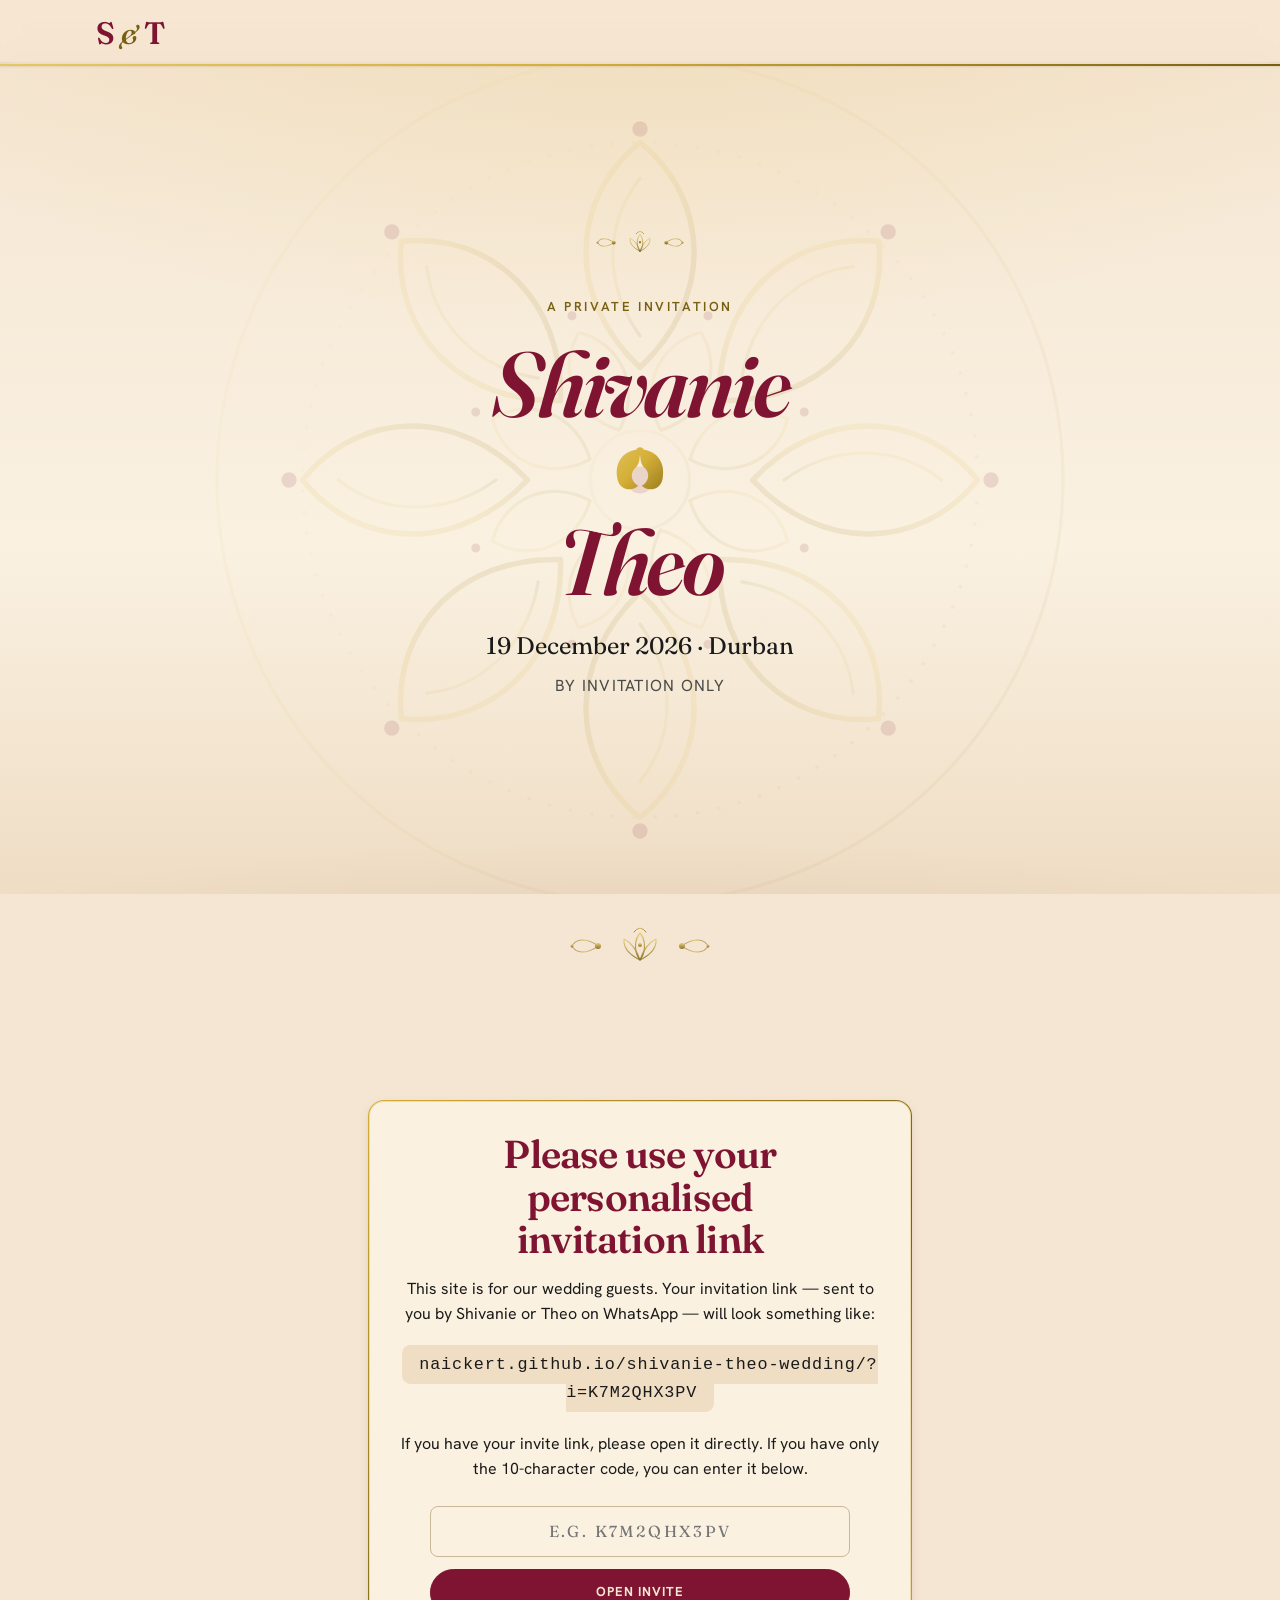
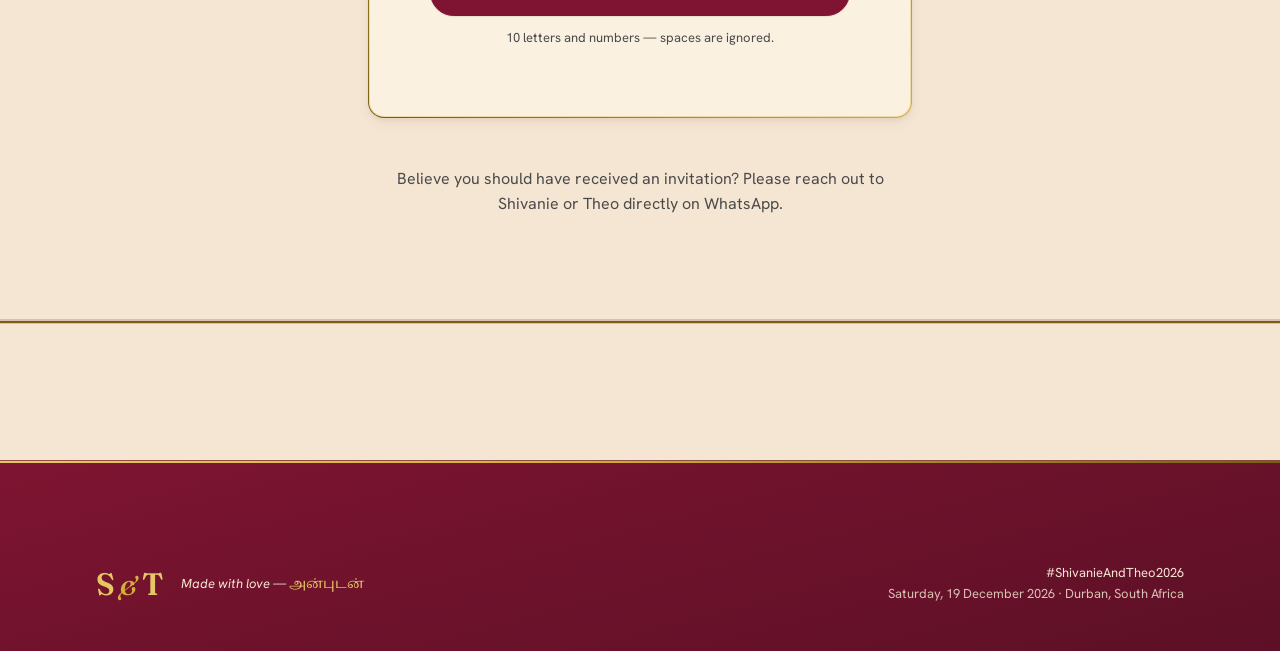
==== commit 677a4392: "Security & content overhaul from full site review Security: - Remove public doGet from Apps Script s" ====
--- a/index.html
+++ b/index.html
@@ -8,7 +8,7 @@
   <meta name="description" content="Shivanie &amp; Theo&rsquo;s wedding — 17–19 December 2026, Durban &amp; KZN North Coast.">
 
   <meta property="og:title" content="Shivanie &amp; Theo — 19 December 2026">
-  <meta property="og:description" content="A three-day Tamil celebration in Durban and the KZN North Coast.">
+  <meta property="og:description" content="A Tamil wedding celebration in Durban and the KZN North Coast.">
   <meta property="og:type" content="website">
   <meta property="og:locale" content="en_ZA">
 
@@ -64,6 +64,16 @@
   </div>
 
   <main id="main" class="site-main" data-role="main" tabindex="-1">
+    <noscript>
+      <div class="container" style="padding:4rem 1.5rem; text-align:center; max-width:38rem; margin:0 auto;">
+        <h1 style="font-family:Fraunces,serif; color:#7E1431;">Shivanie &amp; Theo</h1>
+        <p><strong>Saturday, 19 December 2026 &middot; Durban &amp; KZN North Coast</strong></p>
+        <p>This site needs JavaScript to show your personalised invitation and RSVP form.
+           Please enable JavaScript in your browser, or open the link in another browser
+           (Chrome, Safari or the browser inside WhatsApp all work).</p>
+        <p>Stuck? Send Shivanie or Theo a WhatsApp and we&rsquo;ll take your RSVP directly.</p>
+      </div>
+    </noscript>
     <div id="view" class="view" aria-live="polite"></div>
   </main>
 
--- a/css/views.css
+++ b/css/views.css
@@ -205,6 +205,23 @@
 /* =======================  THREE-DAY ROW  ================================= */
 .three-day {
   padding: var(--sp-section) 0;
+}
+
+/* Event-card grid — flex so it stays CENTRED for any number of cards (a guest
+   invited to 2 events shouldn't see a lopsided gap where the 3rd would be). */
+.events-grid {
+  display: flex;
+  flex-wrap: wrap;
+  justify-content: center;
+  align-items: stretch;
+  gap: var(--sp-5);
+}
+.events-grid > * {
+  flex: 1 1 18rem;
+  max-width: 24rem;
+}
+@media (min-width: 992px) {
+  .events-grid { gap: var(--sp-6); }
 }
 
 /* =======================  GATE WRAPPER  ================================== */
